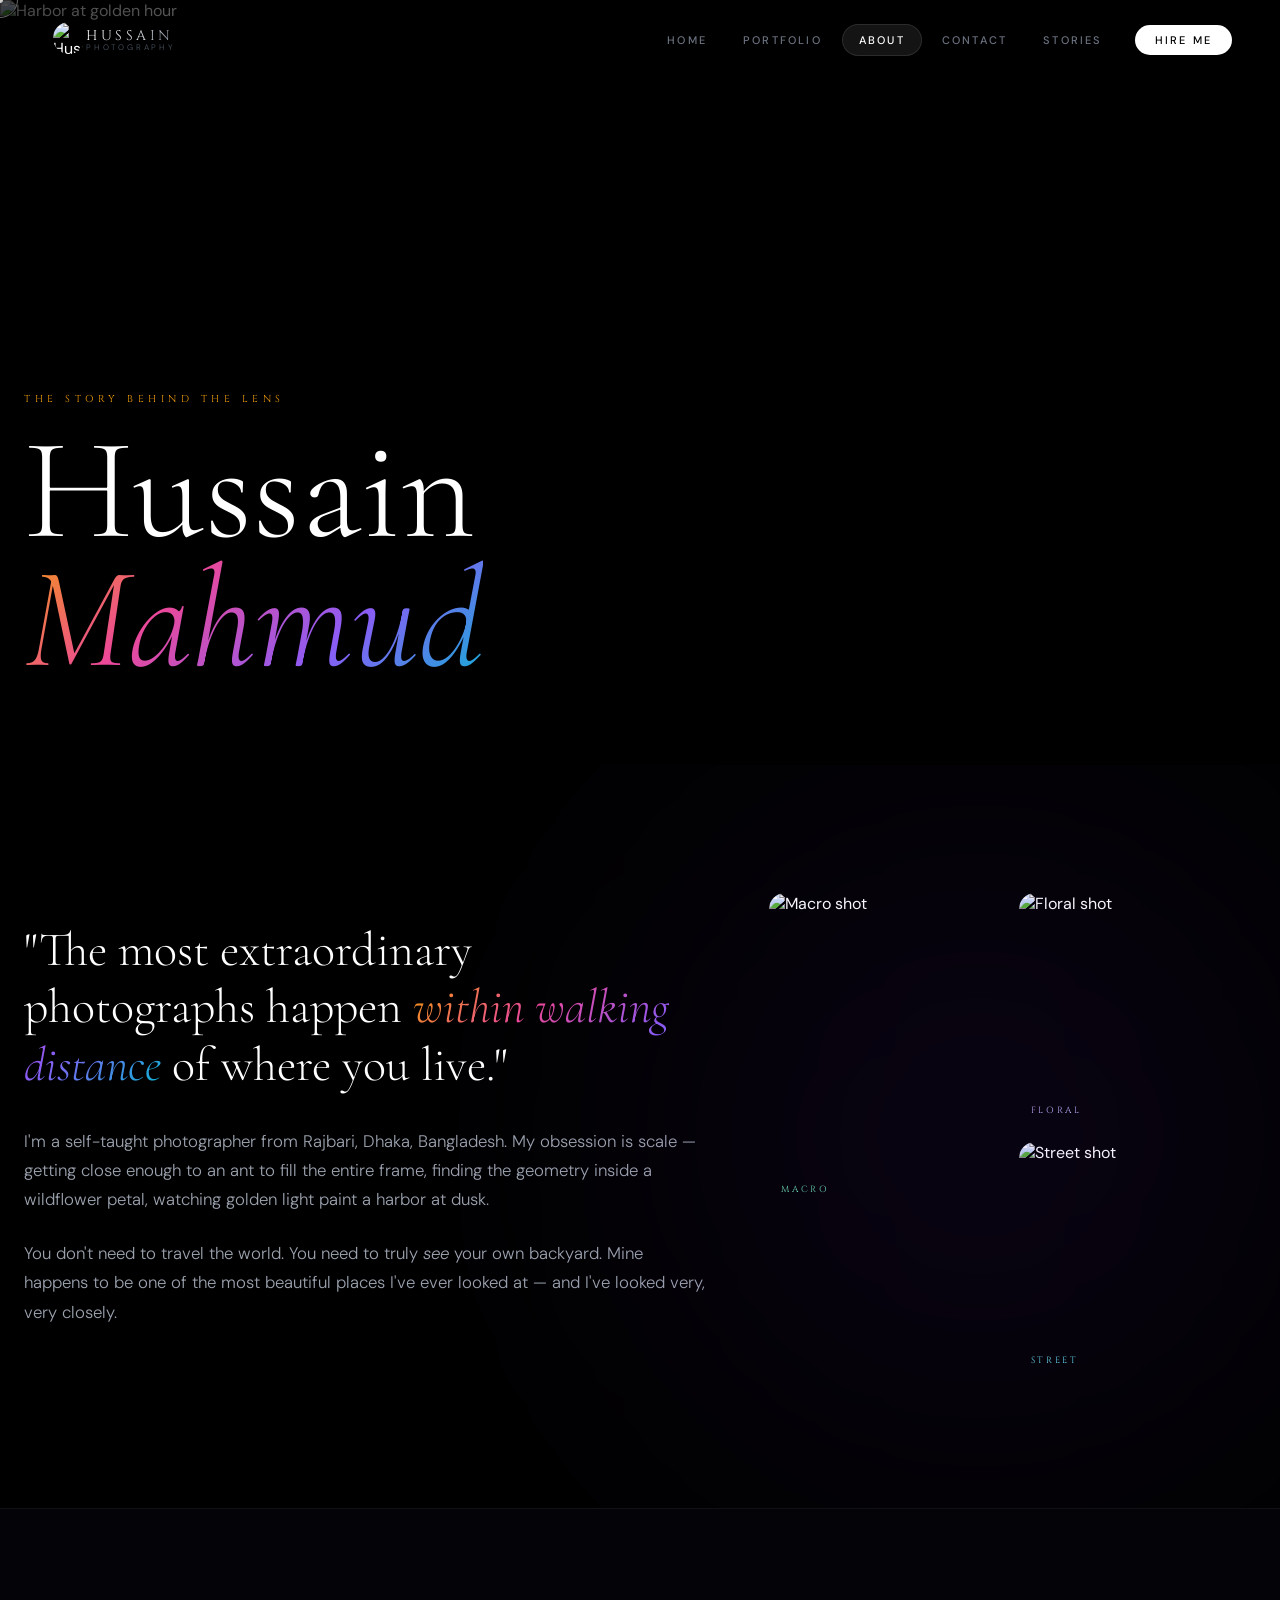
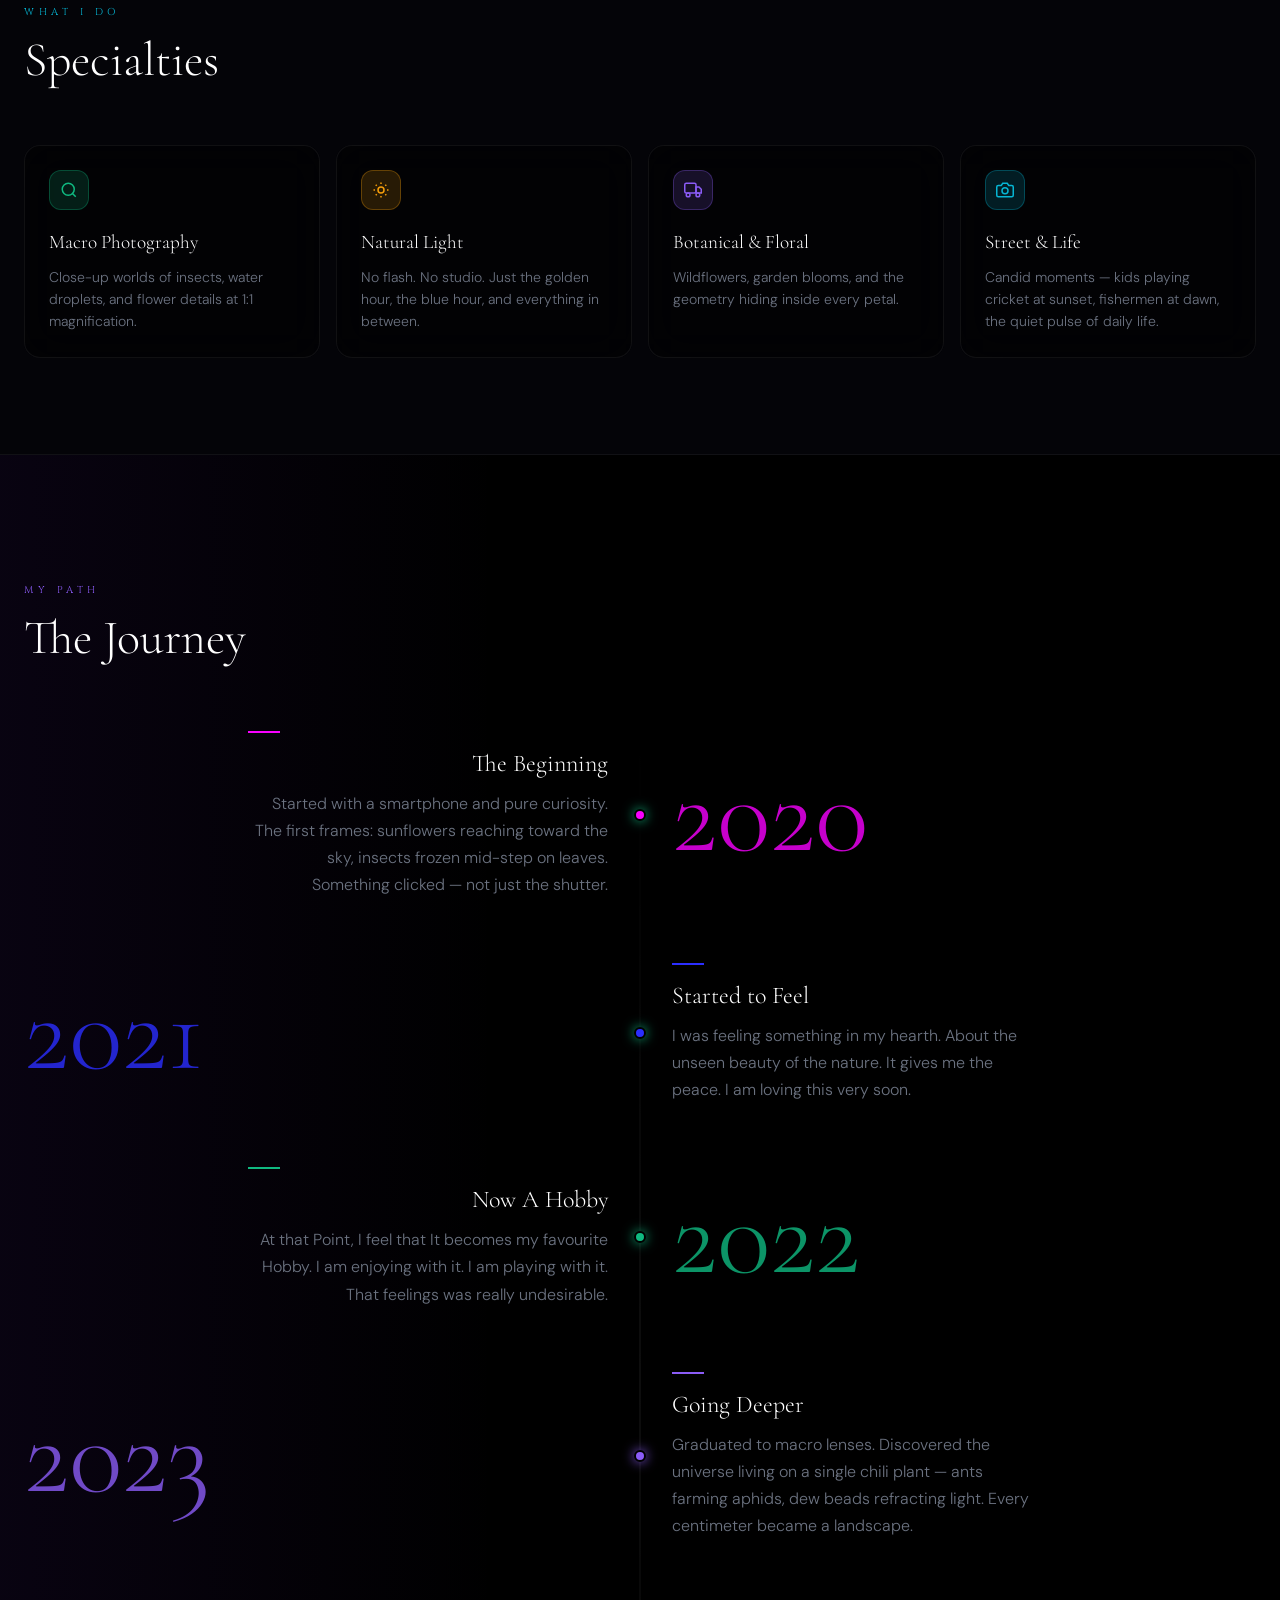
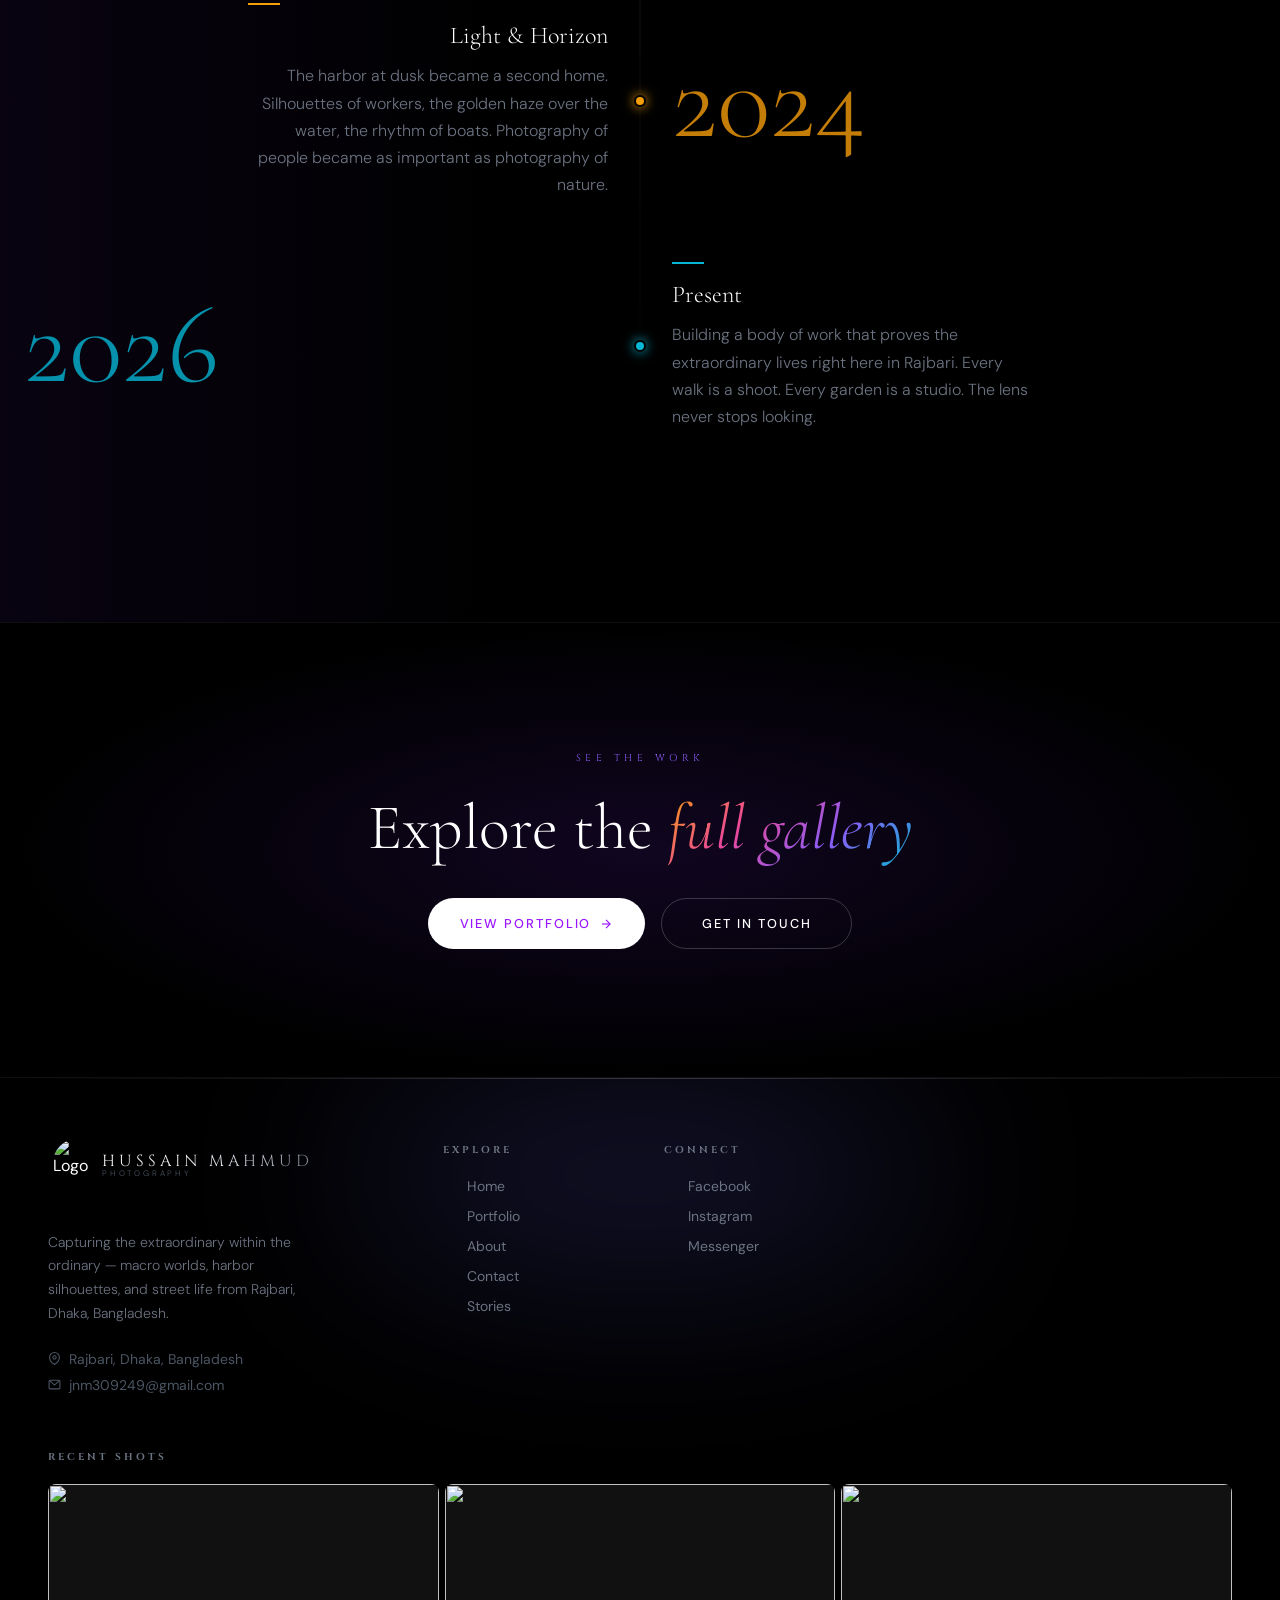
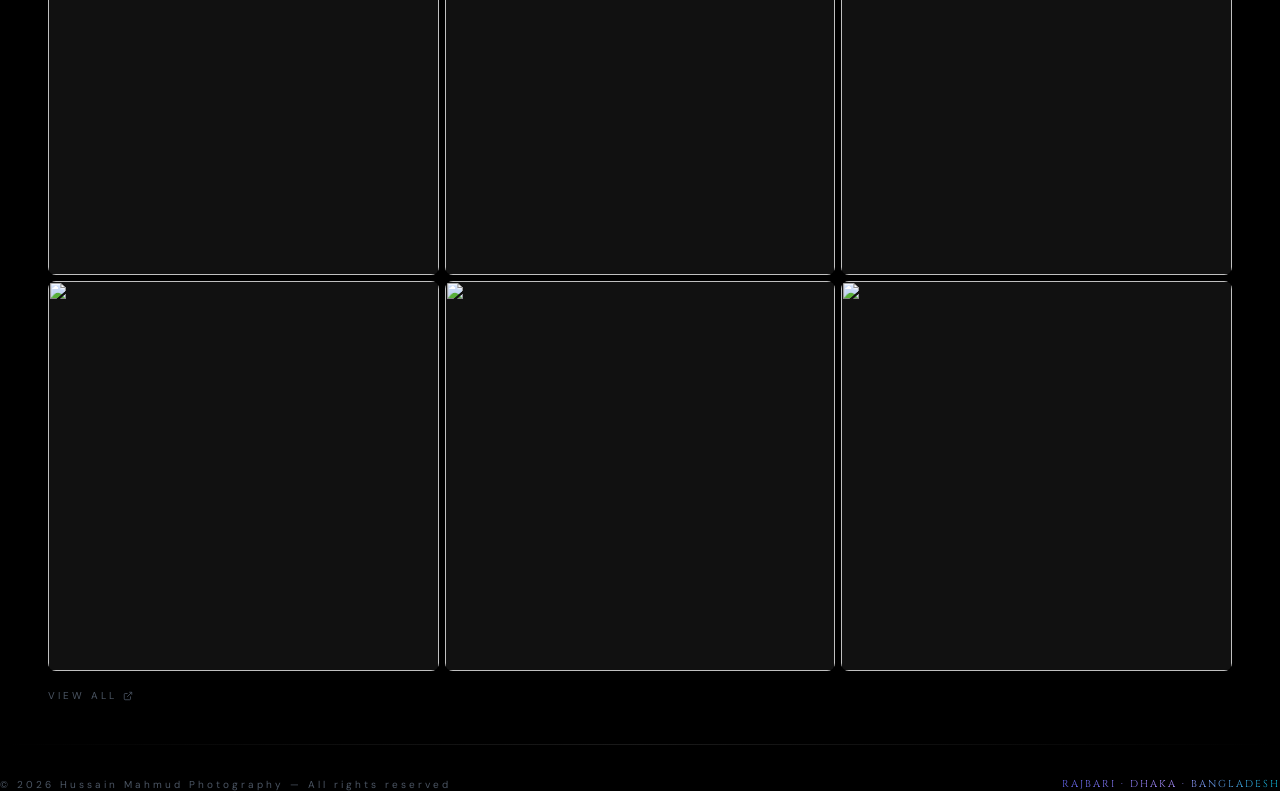
==== about.html @ 05cfd1bd "Update about.html" ====
<!DOCTYPE html>
<html lang="en">
<head>
  <meta charset="UTF-8" />
  <meta name="viewport" content="width=device-width, initial-scale=1.0" />
  <title>About — Hussain Mahmud Photography</title>
  <link rel="stylesheet" href="style.css" />
</head>
<body>

<!-- <div class="grain-overlay" aria-hidden="true"></div> -->
<div class="cursor-dot"></div>
<div class="cursor-ring"></div>
<div class="scroll-progress"></div>

<header id="navbar">
  <div class="container navbar-inner">
    <a href="index.html" class="logo">
      <div class="logo-img-wrap"><img src="logo_1776338153641.png" alt="Hussain Mahmud Photography" class="logo-img" /></div>
      <div class="logo-text"><span class="logo-name">Hussain</span><span class="logo-sub">Photography</span></div>
    </a>
    <nav class="desktop-nav">
      <a href="index.html"     class="nav-link">Home</a>
      <a href="portfolio.html" class="nav-link">Portfolio</a>
      <a href="about.html"     class="nav-link">About</a>
      <a href="contact.html"   class="nav-link">Contact</a>
      <a href="stories.html"   class="nav-link">Stories</a>
      <a href="contact.html"   class="nav-btn">Hire Me</a>
    </nav>
    <button class="mobile-toggle" id="menuToggle" aria-label="Toggle menu">
      <svg id="iconOpen" width="18" height="18" viewBox="0 0 24 24" fill="none" stroke="currentColor" stroke-width="2"><line x1="3" y1="12" x2="21" y2="12"/><line x1="3" y1="6" x2="21" y2="6"/><line x1="3" y1="18" x2="21" y2="18"/></svg>
      <svg id="iconClose" width="18" height="18" viewBox="0 0 24 24" fill="none" stroke="currentColor" stroke-width="2" style="display:none"><line x1="18" y1="6" x2="6" y2="18"/><line x1="6" y1="6" x2="18" y2="18"/></svg>
    </button>
  </div>
</header>

<div class="mobile-menu" id="mobileMenu">
  <div class="mobile-menu-logo">
    <img src="logo_1776338153641.png" alt="Logo" />
    <span>Hussain Mahmud Photography</span>
  </div>
  <a href="index.html"     class="mobile-nav-link">Home</a>
  <a href="portfolio.html" class="mobile-nav-link">Portfolio</a>
  <a href="about.html"     class="mobile-nav-link active">About</a>
  <a href="contact.html"   class="mobile-nav-link">Contact</a>
  <a href="stories.html"   class="mobile-nav-link">Stories</a>
  <a href="contact.html"   class="mobile-nav-btn">Get In Touch</a>
</div>

<!-- ═══ ABOUT HERO ═══ -->
<section class="about-hero">
  <div class="about-hero-bg">
    <img src="Photo2_1776338153904.jpg" alt="Harbor at golden hour" />
  </div>
  <div class="about-hero-bg-left"></div>
  <div class="about-hero-content container">
    <span class="section-label label-amber reveal" style="margin-bottom:20px">The story behind the lens</span>
    <div class="about-hero-title-1 reveal reveal-delay-1">Hussain</div>
    <div class="about-hero-title-2 reveal reveal-delay-2"><span class="text-grad-vivid">Mahmud</span></div>
  </div>
</section>

<!-- ═══ INTRO ═══ -->
<section class="about-intro-section">
  <div class="container">
    <div class="about-intro-grid">
      <!-- Text side -->
      <div>
        <p class="about-quote reveal">
          "The most extraordinary photographs happen
          <span class="text-grad-vivid" style="font-style:italic"> within walking distance</span>
          of where you live."
        </p>
        <p class="about-body reveal reveal-delay-1">
          I'm a self-taught photographer from Rajbari, Dhaka, Bangladesh. My obsession is scale — getting close enough to an ant to fill the entire frame, finding the geometry inside a wildflower petal, watching golden light paint a harbor at dusk.
        </p>
        <p class="about-body reveal reveal-delay-2">
          You don't need to travel the world. You need to truly <em>see</em> your own backyard. Mine happens to be one of the most beautiful places I've ever looked at — and I've looked very, very closely.
        </p>
      </div>
      <!-- Photo collage -->
      <div class="reveal reveal-delay-2">
        <div class="about-photo-grid">
          <div>
            <div class="about-photo-card about-photo-tall">
              <img src="Photo1_1776338153859.jpg" alt="Macro shot" style="aspect-ratio:3/4;height:100%" />
              <div class="about-photo-label"><span style="color:#6ee7b7">Macro</span></div>
            </div>
          </div>
          <div class="about-photo-col2">
            <div class="about-photo-card" style="flex:1">
              <img src="PXL_20260321_122043556_1776340171117.jpg" alt="Floral shot" style="width:100%;height:100%;object-fit:cover;aspect-ratio:1" />
              <div class="about-photo-label"><span style="color:#c4b5fd">Floral</span></div>
            </div>
            <div class="about-photo-card" style="flex:1">
              <img src="PXL_20231025_164423266_1776340171141.jpg" alt="Street shot" style="width:100%;height:100%;object-fit:cover;aspect-ratio:1" />
              <div class="about-photo-label"><span style="color:#67e8f9">Street</span></div>
            </div>
          </div>
        </div>
      </div>
    </div>
  </div>
</section>

<!-- ═══ SPECIALTIES ═══ -->
<section class="specialties-section">
  <div class="container">
    <div style="margin-bottom:56px">
      <span class="section-label label-cyan reveal">What I do</span>
      <h2 class="section-title reveal reveal-delay-1" style="font-size:clamp(2rem,4vw,3rem);color:#fff">Specialties</h2>
    </div>
    <div class="specialties-grid">
      <div class="specialty-card reveal">
        <div class="specialty-icon" style="background:rgba(16,185,129,0.15);border:1px solid rgba(16,185,129,0.3)">
          <svg viewBox="0 0 24 24" fill="none" stroke="#10b981" stroke-width="2"><circle cx="11" cy="11" r="8"/><line x1="21" y1="21" x2="16.65" y2="16.65"/></svg>
        </div>
        <div class="specialty-title">Macro Photography</div>
        <div class="specialty-desc">Close-up worlds of insects, water droplets, and flower details at 1:1 magnification.</div>
      </div>
      <div class="specialty-card reveal reveal-delay-1">
        <div class="specialty-icon" style="background:rgba(245,158,11,0.15);border:1px solid rgba(245,158,11,0.3)">
          <svg viewBox="0 0 24 24" fill="none" stroke="#f59e0b" stroke-width="2"><circle cx="12" cy="12" r="4"/><line x1="12" y1="2" x2="12" y2="4"/><line x1="12" y1="20" x2="12" y2="22"/><line x1="4.93" y1="4.93" x2="6.34" y2="6.34"/><line x1="17.66" y1="17.66" x2="19.07" y2="19.07"/><line x1="2" y1="12" x2="4" y2="12"/><line x1="20" y1="12" x2="22" y2="12"/><line x1="4.93" y1="19.07" x2="6.34" y2="17.66"/><line x1="17.66" y1="6.34" x2="19.07" y2="4.93"/></svg>
        </div>
        <div class="specialty-title">Natural Light</div>
        <div class="specialty-desc">No flash. No studio. Just the golden hour, the blue hour, and everything in between.</div>
      </div>
      <div class="specialty-card reveal reveal-delay-2">
        <div class="specialty-icon" style="background:rgba(139,92,246,0.15);border:1px solid rgba(139,92,246,0.3)">
          <svg viewBox="0 0 24 24" fill="none" stroke="#8b5cf6" stroke-width="2"><rect x="1" y="3" width="15" height="13" rx="2"/><polygon points="16 8 20 8 23 11 23 16 16 16 16 8"/><circle cx="5.5" cy="18.5" r="2.5"/><circle cx="18.5" cy="18.5" r="2.5"/></svg>
        </div>
        <div class="specialty-title">Botanical &amp; Floral</div>
        <div class="specialty-desc">Wildflowers, garden blooms, and the geometry hiding inside every petal.</div>
      </div>
      <div class="specialty-card reveal reveal-delay-3">
        <div class="specialty-icon" style="background:rgba(6,182,212,0.15);border:1px solid rgba(6,182,212,0.3)">
          <svg viewBox="0 0 24 24" fill="none" stroke="#06b6d4" stroke-width="2"><path d="M23 19a2 2 0 0 1-2 2H3a2 2 0 0 1-2-2V8a2 2 0 0 1 2-2h4l2-3h6l2 3h4a2 2 0 0 1 2 2z"/><circle cx="12" cy="13" r="4"/></svg>
        </div>
        <div class="specialty-title">Street &amp; Life</div>
        <div class="specialty-desc">Candid moments — kids playing cricket at sunset, fishermen at dawn, the quiet pulse of daily life.</div>
      </div>
    </div>
  </div>
</section>

<!-- ═══ TIMELINE ═══ -->
<section class="timeline-section">
  <div class="container">
    <div style="margin-bottom:64px">
      <span class="section-label label-violet reveal">My path</span>
      <h2 class="section-title reveal reveal-delay-1" style="font-size:clamp(2rem,4vw,3rem);color:#fff">The Journey</h2>
    </div>

    <div class="timeline">
      <div class="timeline-center-line"></div>

      <!-- 2020 -->
      <div class="timeline-item reveal">
        <div class="timeline-year-side" style="display:flex;align-items:center">
          <div class="timeline-year" style="color:#f800ff">2020</div>
        </div>
        <div class="timeline-content-side">
          <div class="timeline-content">
            <div class="timeline-bar" style="background:#f800ff"></div>
            <div class="timeline-title">The Beginning</div>
            <p class="timeline-body">Started with a smartphone and pure curiosity. The first frames: sunflowers reaching toward the sky, insects frozen mid-step on leaves. Something clicked — not just the shutter.</p>
          </div>
        </div>
        <div class="timeline-dot" style="background:#f800ff;box-shadow:0 0 12px #10b981"></div>
      </div>
      
       <!-- 2021 -->
      <div class="timeline-item reveal reveal-delay-5">
        <div class="timeline-year-side" style="display:flex;align-items:center">
          <div class="timeline-year" style="color:#2b2eff">2021</div>
        </div>
        <div class="timeline-content-side">
          <div class="timeline-content">
            <div class="timeline-bar" style="background:#2b2eff"></div>
            <div class="timeline-title">Started to Feel</div>
            <p class="timeline-body">I was feeling something in my hearth. About the unseen beauty of the nature. It gives me the peace. I am loving this very soon.</p>
          </div>
        </div>
        <div class="timeline-dot" style="background:#2b2eff;box-shadow:0 0 12px #10b981"></div>
      </div>
      
       <!-- 2022 -->
      <div class="timeline-item reveal reveal-delay-4">
        <div class="timeline-year-side" style="display:flex;align-items:center">
          <div class="timeline-year" style="color:#10b981">2022</div>
        </div>
        <div class="timeline-content-side">
          <div class="timeline-content">
            <div class="timeline-bar" style="background:#10b981"></div>
            <div class="timeline-title">Now A Hobby</div>
            <p class="timeline-body">At that Point, I feel that It becomes my favourite Hobby. I am enjoying with it. I am playing with it. That feelings was really undesirable.</p>
          </div>
        </div>
        <div class="timeline-dot" style="background:#10b981;box-shadow:0 0 12px #10b981"></div>
      </div>

      <!-- 2023 -->
      <div class="timeline-item reveal reveal-delay-1">
        <div class="timeline-year-side" style="display:flex;align-items:center">
          <div class="timeline-year" style="color:#8b5cf6">2023</div>
        </div>
        <div class="timeline-content-side">
          <div class="timeline-content">
            <div class="timeline-bar" style="background:#8b5cf6"></div>
            <div class="timeline-title">Going Deeper</div>
            <p class="timeline-body">Graduated to macro lenses. Discovered the universe living on a single chili plant — ants farming aphids, dew beads refracting light. Every centimeter became a landscape.</p>
          </div>
        </div>
        <div class="timeline-dot" style="background:#8b5cf6;box-shadow:0 0 12px #8b5cf6"></div>
      </div>

      <!-- 2024 -->
      <div class="timeline-item reveal reveal-delay-2">
        <div class="timeline-year-side" style="display:flex;align-items:center">
          <div class="timeline-year" style="color:#f59e0b">2024</div>
        </div>
        <div class="timeline-content-side">
          <div class="timeline-content">
            <div class="timeline-bar" style="background:#f59e0b"></div>
            <div class="timeline-title">Light &amp; Horizon</div>
            <p class="timeline-body">The harbor at dusk became a second home. Silhouettes of workers, the golden haze over the water, the rhythm of boats. Photography of people became as important as photography of nature.</p>
          </div>
        </div>
        <div class="timeline-dot" style="background:#f59e0b;box-shadow:0 0 12px #f59e0b"></div>
      </div>

      <!-- 2026 -->
      <div class="timeline-item reveal reveal-delay-3">
        <div class="timeline-year-side" style="display:flex;align-items:center">
          <div class="timeline-year" style="color:#06b6d4">2026</div>
        </div>
        <div class="timeline-content-side">
          <div class="timeline-content">
            <div class="timeline-bar" style="background:#06b6d4"></div>
            <div class="timeline-title">Present</div>
            <p class="timeline-body">Building a body of work that proves the extraordinary lives right here in Rajbari. Every walk is a shoot. Every garden is a studio. The lens never stops looking.</p>
          </div>
        </div>
        <div class="timeline-dot" style="background:#06b6d4;box-shadow:0 0 12px #06b6d4"></div>
      </div>
    </div>
  </div>
</section>

<!-- ═══ ABOUT CTA ═══ -->
<section class="about-cta">
  <div class="container">
    <span class="section-label label-violet reveal" style="margin-bottom:24px">See the work</span>
    <h2 class="about-cta-title reveal reveal-delay-1">
      Explore the <span class="text-grad-vivid" style="font-style:italic">full gallery</span>
    </h2>
    <div class="cta-btns reveal reveal-delay-2">
      <a href="portfolio.html" class="btn-primary">
        View Portfolio
        <svg viewBox="0 0 24 24" fill="none" stroke="currentColor" stroke-width="2" style="width:14px;height:14px"><line x1="5" y1="12" x2="19" y2="12"/><polyline points="12 5 19 12 12 19"/></svg>
      </a>
      <a href="contact.html" class="btn-outline">Get in Touch</a>
    </div>
  </div>
</section>

<footer>
  <div class="footer-rule"></div>
  <div class="footer-inner">
    <div class="footer-grid">
      <div>
        <a href="index.html" class="logo" style="margin-bottom:20px;display:inline-flex">
          <div class="logo-img-wrap"><img src="logo_1776338153641.png" alt="Logo" class="logo-img" style="width:48px;height:48px" /></div>
          <div class="logo-text"><span class="logo-name" style="font-size:1rem">Hussain Mahmud</span><span class="logo-sub">Photography</span></div>
        </a>
        <p class="footer-brand-desc">Capturing the extraordinary within the ordinary — macro worlds, harbor silhouettes, and street life from Rajbari, Dhaka, Bangladesh.</p>
        <div class="footer-contact-row"><svg viewBox="0 0 24 24" fill="none" stroke="currentColor" stroke-width="2" style="width:13px;height:13px"><path d="M21 10c0 7-9 13-9 13s-9-6-9-13a9 9 0 0 1 18 0z"/><circle cx="12" cy="10" r="3"/></svg>Rajbari, Dhaka, Bangladesh</div>
        <a href="mailto:jnm309249@gmail.com" class="footer-contact-row" style="text-decoration:none"><svg viewBox="0 0 24 24" fill="none" stroke="currentColor" stroke-width="2" style="width:13px;height:13px"><rect x="2" y="4" width="20" height="16" rx="2"/><polyline points="22,4 12,13 2,4"/></svg>jnm309249@gmail.com</a>
      </div>
      
      <div>
        <h4 class="footer-col-title">Explore</h4>
        <a href="index.html"     class="footer-link"><span class="footer-link-line"></span>Home</a>
        <a href="portfolio.html" class="footer-link"><span class="footer-link-line"></span>Portfolio</a>
        <a href="about.html"     class="footer-link"><span class="footer-link-line"></span>About</a>
        <a href="contact.html"   class="footer-link"><span class="footer-link-line"></span>Contact</a>
        <a href="stories.html"   class="footer-link"><span class="footer-link-line"></span>Stories</a>
      </div>
      
      <div>
        <h4 class="footer-col-title">Connect</h4>
        <a href="https://www.facebook.com/hmphoto19graphs?mibextid=ZbWKwL" target="_blank" rel="noopener" class="footer-link"><span class="footer-link-line"></span>Facebook</a>
        <a href="https://www.instagram.com/hmphoto9" target="_blank" rel="noopener" class="footer-link"><span class="footer-link-line"></span>Instagram</a>
        <a href="https://m.me/ch/Abam3cOYRQPn8sER/" target="_blank" rel="noopener" class="footer-link"><span class="footer-link-line"></span>Messenger</a>
      </div>
     </div>
      
        <h4 class="footer-col-title">Recent Shots</h4>
        <div class="footer-thumbs">
          <div class="footer-thumb"><img src="Photo4_1776338153984.jpg" alt="" /></div>
          <div class="footer-thumb"><img src="Photo1_1776338153859.jpg" alt="" /></div>
          <div class="footer-thumb"><img src="20260318_135147_1776340170896.jpg" alt="" /></div>
          <div class="footer-thumb"><img src="PXL_20260321_122043556_1776340171117.jpg" alt="" /></div>
          <div class="footer-thumb"><img src="PXL_20231025_164423266_1776340171141.jpg" alt="" /></div>
          <div class="footer-thumb"><img src="PXL_20240105_113433807.PORTRAIT_1776340171070.jpg" alt="" /></div>
        </div>
        <a href="portfolio.html" class="footer-view-all">View all <svg viewBox="0 0 24 24" fill="none" stroke="currentColor" stroke-width="2"><path d="M18 13v6a2 2 0 0 1-2 2H5a2 2 0 0 1-2-2V8a2 2 0 0 1 2-2h6"/><polyline points="15 3 21 3 21 9"/><line x1="10" y1="14" x2="21" y2="3"/></svg></a>
      </div>
    </div>
    <div class="footer-rule-bottom"></div>
    <div class="footer-bottom">
      <p class="footer-copyright">© <span id="year"></span> Hussain Mahmud Photography — All rights reserved</p>
      <p class="footer-tagline text-grad-footer">Rajbari · Dhaka · Bangladesh</p>
    </div>
  </div>
</footer>

<script src="main.js"></script>
</body>
</html>
---- style.css ----
/* ══════════════════════════════════════════════
   HUSSAIN MAHMUD PHOTOGRAPHY
   Standalone HTML/CSS/JS Version
══════════════════════════════════════════════ */

@import url('https://fonts.googleapis.com/css2?family=Cormorant+Garamond:ital,wght@0,300;0,400;0,600;0,700;1,300;1,400;1,600&family=Cinzel:wght@400;500;600;700&family=DM+Sans:ital,opsz,wght@0,9..40,300;0,9..40,400;0,9..40,500;0,9..40,600;1,9..40,300&display=swap');

/* ── Variables ─────────────────────────────── */
:root {
  --font-serif: 'Cormorant Garamond', serif;
  --font-display: 'Cinzel', serif;
  --font-sans: 'DM Sans', sans-serif;
  --black: #000000;
  --near-black: #050508;
  --white: #ffffff;
  --gray-400: #9ca3af;
  --gray-500: #6b7280;
  --gray-600: #4b5563;
  --indigo: #6366f1;
  --violet: #8b5cf6;
  --emerald: #10b981;
  --amber: #f59e0b;
  --cyan: #06b6d4;
  --pink: #ec4899;
}

/* ── Reset ─────────────────────────────────── */
*, *::before, *::after { box-sizing: border-box; margin: 0; padding: 0; }
html { scroll-behavior: smooth; }
body {
  font-family: var(--font-sans);
  background: var(--black);
  color: var(--white);
  -webkit-font-smoothing: antialiased;
  overflow-x: hidden;
  cursor: none;
}
a { text-decoration: none; color: inherit; }
img { display: block; max-width: 100%; }
button { cursor: pointer; border: none; background: none; font-family: inherit; }
ul { list-style: none; }
textarea, input, select { font-family: inherit; }
::selection { background: rgba(139,92,246,0.3); }

/* ── Container ─────────────────────────────── */
.container {
  width: 100%;
  max-width: 1280px;
  margin: 0 auto;
  padding: 0 24px;
}

/* ══════════════════════════════════════════════
   KEYFRAME ANIMATIONS
══════════════════════════════════════════════ */
@keyframes marquee {
  from { transform: translateX(0); }
  to   { transform: translateX(-50%); }
}
@keyframes grain-spin {
  from { transform: rotate(0deg); }
  to   { transform: rotate(360deg); }
}
@keyframes gradient-shift {
  0%, 100% { background-position: 0% 50%; }
  50%       { background-position: 100% 50%; }
}
@keyframes float-orb {
  0%   { transform: scale(1); opacity: 0.4; }
  50%  { transform: scale(1.3); opacity: 0.7; }
  100% { transform: scale(1); opacity: 0.4; }
}
@keyframes scroll-cue {
  0%   { transform: translateY(0); }
  50%  { transform: translateY(8px); }
  100% { transform: translateY(0); }
}
@keyframes reveal-up {
  from { opacity: 0; transform: translateY(32px); }
  to   { opacity: 1; transform: translateY(0); }
}
@keyframes count-up-glow {
  0%   { text-shadow: 0 0 0 transparent; }
  50%  { text-shadow: 0 0 20px currentColor; }
  100% { text-shadow: 0 0 0 transparent; }
}
@keyframes shimmer {
  0%   { background-position: -200% center; }
  100% { background-position: 200% center; }
}
@keyframes lightbox-in {
  from { opacity: 0; transform: scale(0.92) translateY(20px); }
  to   { opacity: 1; transform: scale(1) translateY(0); }
}

/* ── Scroll reveal base ──────────────────── */
.reveal {
  opacity: 0;
  transform: translateY(32px);
  transition: opacity 0.8s cubic-bezier(0.16,1,0.3,1), transform 0.8s cubic-bezier(0.16,1,0.3,1);
}
.reveal.visible {
  opacity: 1;
  transform: translateY(0);
}
.reveal-delay-1 { transition-delay: 0.1s; }
.reveal-delay-2 { transition-delay: 0.2s; }
.reveal-delay-3 { transition-delay: 0.3s; }
.reveal-delay-4 { transition-delay: 0.4s; }
.reveal-delay-5 { transition-delay: 0.5s; }

/* ══════════════════════════════════════════════
   GRAIN OVERLAY
══════════════════════════════════════════════ */
.grain-overlay {
  position: fixed;
  top: -50%; left: -50%;
  width: 200%; height: 200%;
  z-index: 9000;
  pointer-events: none;
  opacity: 0.032;
  background-image: url("data:image/svg+xml,%3Csvg viewBox='0 0 512 512' xmlns='http://www.w3.org/2000/svg'%3E%3Cfilter id='noise'%3E%3CfeTurbulence type='fractalNoise' baseFrequency='0.75' numOctaves='4' stitchTiles='stitch'/%3E%3C/filter%3E%3Crect width='100%25' height='100%25' filter='url(%23noise)'/%3E%3C/svg%3E");
  animation: grain-spin 12s linear infinite;
}

/* ══════════════════════════════════════════════
   CUSTOM CURSOR
══════════════════════════════════════════════ */
.cursor-dot, .cursor-ring {
  position: fixed;
  border-radius: 50%;
  pointer-events: none;
  z-index: 9999;
  transform: translate(-50%,-50%);
  transition: opacity 0.3s;
  display: none;
}
@media (pointer: fine) {
  .cursor-dot, .cursor-ring { display: block; }
}
.cursor-dot {
  width: 6px; height: 6px;
  background: var(--white);
  mix-blend-mode: difference;
  transition: width 0.15s, height 0.15s, opacity 0.3s;
}
.cursor-ring {
  width: 36px; height: 36px;
  border: 1px solid rgba(255,255,255,0.4);
  mix-blend-mode: difference;
  transition: width 0.2s, height 0.2s, border-color 0.2s, opacity 0.3s;
}
.cursor-ring.hovering {
  width: 52px; height: 52px;
  border-color: rgba(139,92,246,0.8);
}
.cursor-dot.clicking { width: 12px; height: 12px; }

/* ══════════════════════════════════════════════
   SCROLL PROGRESS BAR
══════════════════════════════════════════════ */
.scroll-progress {
  position: fixed;
  top: 0; left: 0; right: 0;
  height: 2px;
  z-index: 9100;
  transform-origin: left;
  transform: scaleX(0);
  background: linear-gradient(90deg, #f59e0b 0%, #ec4899 35%, #8b5cf6 65%, #06b6d4 100%);
  transition: transform 0.1s linear;
}

/* ══════════════════════════════════════════════
   NAVBAR
══════════════════════════════════════════════ */
#navbar {
  position: fixed;
  top: 0; left: 0; right: 0;
  z-index: 500;
  padding: 24px 0;
  background: transparent;
  transition: padding 0.5s, background 0.5s, border-color 0.5s, box-shadow 0.5s;
  border-bottom: 1px solid transparent;
}
#navbar.scrolled {
  padding: 12px 0;
  background: rgba(0,0,0,0.75);
  backdrop-filter: blur(24px);
  -webkit-backdrop-filter: blur(24px);
  border-bottom-color: rgba(255,255,255,0.08);
  box-shadow: 0 1px 40px rgba(0,0,0,0.8);
}
.navbar-inner {
  display: flex;
  align-items: center;
  justify-content: space-between;
  padding: 0 48px;
}
.logo {
  display: flex;
  align-items: center;
  gap: 1px;
  position: relative;
  z-index: 10;
  margin-left: 5px;
}
.logo-img-wrap {
  position: relative;
}
.logo-img {
  width: 32px; height: 32px;
  border-radius: 50%;
  object-fit: cover;
  transition: border-color 0.3s;
  margin-top: -4.5px;
}
.logo:hover .logo-img { border-color: rgba(251,146,60,0.4); }
.logo-text { display: flex; flex-direction: column; line-height: 1;}
.logo-name {
  font-family: var(--font-display);
  font-size: 0.875rem;
  letter-spacing: 0.25em;
  text-transform: uppercase;
  background: linear-gradient(135deg, #fff 0%, #d1d5db 60%, #6b7280 100%);
  -webkit-background-clip: text;
  -webkit-text-fill-color: transparent;
  background-clip: text;
}
.logo-sub {
  font-size: 8px;
  letter-spacing: 0.35em;
  text-transform: uppercase;
  color: var(--gray-600);
  font-weight: 300;
}
.desktop-nav {
  display: flex;
  align-items: center;
  gap: 4px;
}
.nav-link {
  position: relative;
  padding: 8px 16px;
  font-size: 11px;
  letter-spacing: 0.2em;
  text-transform: uppercase;
  font-weight: 500;
  color: var(--gray-500);
  transition: color 0.3s;
  border-radius: 9999px;
}
.nav-link:hover { color: #e5e7eb; }
.nav-link.active { color: var(--white); background: rgba(255,255,255,0.08); border: 1px solid rgba(255,255,255,0.1); }
.nav-btn {
  margin-left: 12px;
  padding: 8px 20px;
  border-radius: 9999px;
  font-size: 11px;
  letter-spacing: 0.2em;
  text-transform: uppercase;
  font-weight: 500;
  color: var(--black);
  background: var(--white);
  transition: box-shadow 0.3s, opacity 0.3s;
}
.nav-btn:hover { box-shadow: 0 0 20px rgba(255,255,255,0.3); }
.mobile-toggle {
  display: none;
  width: 40px; height: 40px;
  border-radius: 50%;
  background: rgba(255,255,255,0.1);
  backdrop-filter: blur(8px);
  border: 1px solid rgba(255,255,255,0.15) !important;
  color: var(--white);
  align-items: center;
  justify-content: center;
  position: relative;
  z-index: 10;
  cursor: pointer;
}
.mobile-toggle svg { display: block; }

/* ── Mobile menu ────────────────────────── */
.mobile-menu {
  position: fixed;
  inset: 0;
  z-index: 400;
  background: rgba(0,0,0,0.88);
  backdrop-filter: blur(32px);
  -webkit-backdrop-filter: blur(32px);
  display: flex;
  flex-direction: column;
  align-items: center;
  justify-content: center;
  gap: 8px;
  opacity: 0;
  pointer-events: none;
  transition: opacity 0.25s;
}
.mobile-menu.open { opacity: 1; pointer-events: all; }
.mobile-menu-logo {
  display: flex;
  flex-direction: column;
  align-items: center;
  gap: 12px;
  margin-bottom: 32px;
}
.mobile-menu-logo img {
  width: 64px; height: 64px;
  border-radius: 50%;
  margin-top: 0px;
}
.mobile-menu-logo span {
  font-family: var(--font-display);
  font-size: 10px;
  letter-spacing: 0.35em;
  text-transform: uppercase;
  color: var(--gray-500);
}
.mobile-nav-link {
  display: block;
  padding: 12px 40px;
  font-family: var(--font-serif);
  font-size: 2.5rem;
  font-weight: 300;
  color: var(--gray-500);
  transition: color 0.3s;
  text-align: center;
}
.mobile-nav-link:hover, .mobile-nav-link.active { color: var(--white); }
.mobile-nav-btn {
  margin-top: 32px;
  padding: 12px 32px;
  border-radius: 9999px;
  border: 1px solid rgba(255,255,255,0.25) !important;
  font-size: 10px;
  letter-spacing: 0.3em;
  text-transform: uppercase;
  color: var(--white);
  transition: background 0.3s, color 0.3s;
}
.mobile-nav-btn:hover { background: var(--white); color: var(--black); }

/* ══════════════════════════════════════════════
   GLASS PANEL
══════════════════════════════════════════════ */
.glass {
  background: rgba(0,0,0,0.4);
  backdrop-filter: blur(20px);
  -webkit-backdrop-filter: blur(20px);
  border: 1px solid rgba(255,255,255,0.1);
  box-shadow: 0 4px 30px rgba(0,0,0,0.5);
}

/* ══════════════════════════════════════════════
   TEXT GRADIENT UTILITIES
══════════════════════════════════════════════ */
.text-grad-vivid {
  background: linear-gradient(135deg, #f59e0b, #ec4899, #8b5cf6, #06b6d4);
  -webkit-background-clip: text;
  -webkit-text-fill-color: transparent;
  background-clip: text;
}
.text-grad-accent {
  background: linear-gradient(90deg, #818cf8, #a78bfa, #06b6d4);
  -webkit-background-clip: text;
  -webkit-text-fill-color: transparent;
  background-clip: text;
}
.text-grad-gold {
  background: linear-gradient(135deg, #fbbf24, #f59e0b, #d97706);
  -webkit-background-clip: text;
  -webkit-text-fill-color: transparent;
  background-clip: text;
}
.text-grad-name {
  background: linear-gradient(135deg, #fff 0%, #9ca3af 100%);
  -webkit-background-clip: text;
  -webkit-text-fill-color: transparent;
  background-clip: text;
}
.text-grad-footer {
  background: linear-gradient(90deg, #6366f1, #a78bfa, #06b6d4);
  -webkit-background-clip: text;
  -webkit-text-fill-color: transparent;
  background-clip: text;
}

/* ══════════════════════════════════════════════
   HERO SECTION (HOME)
══════════════════════════════════════════════ */
.hero {
  position: relative;
  height: 100vh;
  min-height: 600px;
  display: flex;
  align-items: center;
  justify-content: flex-start;
  overflow: hidden;
}
.hero-bg {
  position: absolute;
  inset: 0;
  z-index: 0;
  will-change: transform;
}
.hero-bg img {
  width: 100%; height: 100%;
  object-fit: cover;
  object-position: center;
}
.hero-bg::after {
  content: '';
  position: absolute;
  inset: 0;
  background: linear-gradient(to bottom, rgba(0,0,0,0.6) 0%, rgba(0,0,0,0.25) 40%, rgba(0,0,0,0.95) 100%);
}
.hero-bg-left {
  position: absolute;
  inset: 0;
  background: linear-gradient(to right, rgba(0,0,0,0.5), transparent);
  z-index: 1;
}
.hero-orb-1, .hero-orb-2 {
  position: absolute;
  border-radius: 50%;
  pointer-events: none;
  z-index: 1;
  filter: blur(80px);
}
.hero-orb-1 {
  top: 25%; right: 25%;
  width: 256px; height: 256px;
  background: rgba(245,158,11,0.1);
  animation: float-orb 6s ease-in-out infinite;
}
.hero-orb-2 {
  bottom: 33%; left: 25%;
  width: 192px; height: 192px;
  background: rgba(139,92,246,0.1);
  animation: float-orb 8s ease-in-out infinite 2s;
}
.hero-content {
  position: relative;
  z-index: 10;
  padding: 0 24px;
  width: 100%;
  margin-top: 80px;
}
.hero-badge {
  display: inline-flex;
  align-items: center;
  gap: 8px;
  padding: 8px 16px;
  border-radius: 9999px;
  border: 1px solid rgba(251,191,36,0.25);
  background: rgba(251,191,36,0.08);
  color: rgba(251,191,36,0.9);
  font-size: 10px;
  letter-spacing: 0.4em;
  text-transform: uppercase;
  font-family: var(--font-display);
  backdrop-filter: blur(8px);
  margin-bottom: 40px;
}
.hero-badge svg { width: 10px; height: 10px; }
.hero-title-1 {
  font-family: var(--font-serif);
  font-size: clamp(4rem, 12vw, 10rem);
  font-weight: 300;
  color: var(--white);
  line-height: 0.9;
  letter-spacing: -0.02em;
  overflow: hidden;
}
.hero-title-2 {
  font-family: var(--font-serif);
  font-size: clamp(4rem, 12vw, 10rem);
  font-weight: 300;
  font-style: italic;
  line-height: 0.9;
  letter-spacing: -0.02em;
  margin-bottom: 32px;
  overflow: hidden;
}
.hero-desc {
  color: rgba(209,213,219,0.8);
  font-size: 1.05rem;
  font-weight: 300;
  max-width: 420px;
  margin-bottom: 48px;
  line-height: 1.7;
}
.hero-btns {
  display: flex;
  align-items: center;
  gap: 20px;
  flex-wrap: wrap;
}
.btn-primary {
  display: inline-flex;
  align-items: center;
  gap: 8px;
  padding: 14px 32px;
  border-radius: 9999px;
  font-weight: 500;
  font-size: 0.8rem;
  letter-spacing: 0.15em;
  text-transform: uppercase;
  color: #9a15ff;
  background: var(--white);
  transition: box-shadow 0.3s, transform 0.2s;
}
.btn-primary:hover {
  box-shadow: 0 0 30px rgba(255,255,255,0.35);
  transform: scale(1.03);
}
.btn-primary svg { width: 14px; height: 14px; }
.btn-ghost {
  font-size: 0.8rem;
  letter-spacing: 0.15em;
  text-transform: uppercase;
  color: var(--gray-400);
  border-bottom: 1px solid rgba(107,114,128,0.5);
  padding-bottom: 2px;
  transition: color 0.3s, border-color 0.3s;
}
.btn-ghost:hover { color: var(--white); border-color: var(--white); }
.scroll-cue {
  position: absolute;
  bottom: 32px;
  left: 50%;
  transform: translateX(-50%);
  z-index: 10;
  display: flex;
  flex-direction: column;
  align-items: center;
  gap: 8px;
  animation: scroll-cue 2.5s ease-in-out infinite;
}
.scroll-cue-label {
  font-size: 9px;
  letter-spacing: 0.4em;
  text-transform: uppercase;
  color: var(--gray-500);
}
.scroll-cue-line {
  width: 1px;
  height: 40px;
  background: linear-gradient(to bottom, var(--gray-500), transparent);
}

/* ══════════════════════════════════════════════
   MARQUEE STRIP
══════════════════════════════════════════════ */
.marquee-section {
  overflow: hidden;
  padding: 20px 0;
  background: linear-gradient(90deg, rgba(109,40,217,0.15), rgba(0,0,0,1), rgba(120,53,15,0.15));
  border-top: 1px solid rgba(255,255,255,0.06);
  border-bottom: 1px solid rgba(255,255,255,0.06);
}
.marquee-track {
  display: flex;
  white-space: nowrap;
  animation: marquee 28s linear infinite;
  will-change: transform;
}
.marquee-track:hover { animation-play-state: paused; }
.marquee-item {
  display: inline-block;
  margin: 0 24px;
  font-size: 10px;
  letter-spacing: 0.3em;
  text-transform: uppercase;
  font-family: var(--font-display);
  color: rgba(255,255,255,0.4);
  transition: color 0.3s;
}
.marquee-item:hover { color: rgba(255,255,255,0.8); }
.marquee-item.dot { color: rgba(255,255,255,0.2); }

/* ══════════════════════════════════════════════
   SECTION LABELS
══════════════════════════════════════════════ */
.section-label {
  display: block;
  font-family: var(--font-display);
  font-size: 10px;
  letter-spacing: 0.45em;
  text-transform: uppercase;
  margin-bottom: 12px;
}
.label-violet  { color: var(--violet); }
.label-emerald { color: var(--emerald); }
.label-amber   { color: var(--amber); }
.label-cyan    { color: var(--cyan); }
.label-indigo  { color: var(--indigo); }
.label-pink    { color: var(--pink); }

.section-title {
  font-family: var(--font-serif);
  font-weight: 300;
}

/* ══════════════════════════════════════════════
   PHILOSOPHY SECTION
══════════════════════════════════════════════ */
.philosophy-section {
  padding: 140px 0;
  position: relative;
  overflow: hidden;
}
.philosophy-section::before, .philosophy-section::after {
  content: '';
  position: absolute;
  border-radius: 50%;
  pointer-events: none;
  filter: blur(150px);
}
.philosophy-section::before {
  top: 0; right: 0;
  width: 700px; height: 700px;
  background: rgba(109,40,217,0.08);
}
.philosophy-section::after {
  bottom: 0; left: 0;
  width: 500px; height: 500px;
  background: rgba(16,185,129,0.08);
}
.philosophy-quote {
  font-family: var(--font-serif);
  font-size: clamp(2rem, 5vw, 4.5rem);
  font-weight: 300;
  line-height: 1.15;
  color: var(--white);
  max-width: 900px;
  margin-bottom: 32px;
}
.philosophy-body {
  color: var(--gray-500);
  font-size: 1.1rem;
  font-weight: 300;
  line-height: 1.75;
  max-width: 640px;
  margin-bottom: 40px;
}
.philosophy-link {
  display: inline-flex;
  align-items: center;
  gap: 16px;
}
.philosophy-link-line {
  width: 48px;
  height: 1px;
  background: linear-gradient(to right, var(--violet), var(--cyan));
  transition: width 0.5s;
}
.philosophy-link:hover .philosophy-link-line { width: 80px; }
.philosophy-link-text {
  font-size: 10px;
  letter-spacing: 0.3em;
  text-transform: uppercase;
  color: var(--gray-500);
  transition: color 0.3s;
}
.philosophy-link:hover .philosophy-link-text { color: var(--white); }

/* ══════════════════════════════════════════════
   STATS SECTION
══════════════════════════════════════════════ */
.stats-section {
  padding: 64px 0;
  border-top: 1px solid rgba(255,255,255,0.06);
  border-bottom: 1px solid rgba(255,255,255,0.06);
  background: #050508;
}
.stats-grid {
  display: grid;
  grid-template-columns: repeat(2, 1fr);
  gap: 32px;
  max-width: 900px;
  margin: 0 auto;
  text-align: center;
}
@media (min-width: 768px) {
  .stats-grid { grid-template-columns: repeat(4, 1fr); }
}
.stat-number {
  font-family: var(--font-serif);
  font-size: clamp(2.5rem, 5vw, 3.5rem);
  font-weight: 300;
  line-height: 1;
  margin-bottom: 8px;
}
.stat-label {
  font-family: var(--font-display);
  font-size: 10px;
  letter-spacing: 0.3em;
  text-transform: uppercase;
  color: var(--gray-600);
}
.stat-violet { color: var(--violet); }
.stat-emerald { color: var(--emerald); }
.stat-amber { color: var(--amber); }
.stat-cyan { color: var(--cyan); }

/* ══════════════════════════════════════════════
   CATEGORIES SECTION
══════════════════════════════════════════════ */
.categories-section { padding: 128px 0; background: var(--black); }
.section-header {
  display: flex;
  justify-content: space-between;
  align-items: flex-end;
  margin-bottom: 56px;
}
.section-link {
  display: none;
  align-items: center;
  gap: 12px;
  font-size: 10px;
  letter-spacing: 0.3em;
  text-transform: uppercase;
  color: var(--gray-500);
  transition: color 0.3s;
}
.section-link:hover { color: var(--white); }
.section-link-line {
  width: 24px; height: 1px;
  background: var(--gray-600);
  transition: width 0.3s, background 0.3s;
}
.section-link:hover .section-link-line { width: 48px; background: var(--white); }
@media (min-width: 768px) { .section-link { display: flex; } }
.categories-grid {
  display: grid;
  grid-template-columns: 1fr;
  gap: 16px;
}
@media (min-width: 768px) { .categories-grid { grid-template-columns: repeat(2, 1fr); } }
@media (min-width: 1024px) { .categories-grid { grid-template-columns: repeat(4, 1fr); } }
.cat-card {
  position: relative;
  border-radius: 16px;
  overflow: hidden;
  height: 320px;
  border: 1px solid rgba(255,255,255,0.06);
  cursor: pointer;
  display: block;
}
.cat-card img {
  width: 100%; height: 100%;
  object-fit: cover;
  transition: transform 0.7s ease;
}
.cat-card:hover img { transform: scale(1.1); }
.cat-card-overlay {
  position: absolute;
  inset: 0;
  transition: opacity 0.5s;
}
.cat-card-overlay-dark {
  position: absolute;
  inset: 0;
  background: rgba(0,0,0,0.3);
  transition: background 0.5s;
}
.cat-card:hover .cat-card-overlay-dark { background: rgba(0,0,0,0.1); }
.cat-card-body {
  position: absolute;
  bottom: 0; left: 0; right: 0;
  padding: 24px;
}
.cat-card-count {
  font-family: var(--font-display);
  font-size: 9px;
  letter-spacing: 0.35em;
  text-transform: uppercase;
  margin-bottom: 8px;
}
.cat-card-name {
  font-family: var(--font-serif);
  font-size: 1.75rem;
  font-weight: 300;
  color: var(--white);
  margin-bottom: 4px;
}
.cat-card-desc, .cat-card-cta {
  font-size: 0.875rem;
  font-weight: 300;
  color: rgba(255,255,255,0.5);
  opacity: 0;
  transform: translateY(16px);
  transition: opacity 0.4s, transform 0.4s;
}
.cat-card-cta {
  font-size: 10px;
  letter-spacing: 0.2em;
  text-transform: uppercase;
  margin-top: 12px;
}
.cat-card:hover .cat-card-desc, .cat-card:hover .cat-card-cta {
  opacity: 1; transform: translateY(0);
}

/* ══════════════════════════════════════════════
   FEATURED GRID
══════════════════════════════════════════════ */
.featured-section {
  padding: 128px 0;
  background: linear-gradient(-45deg, #0d0d0d, #0a0014, #000d1a, #000a0a);
  background-size: 400% 400%;
  animation: gradient-shift 12s ease infinite;
}
.featured-grid {
  display: grid;
  grid-template-columns: 1fr;
  gap: 16px;
  grid-template-rows: 280px 280px;
}
@media (min-width: 768px) {
  .featured-grid {
    grid-template-columns: 7fr 5fr;
    grid-template-rows: 280px 280px;
  }
}
.feat-card {
  position: relative;
  border-radius: 24px;
  overflow: hidden;
  cursor: pointer;
  display: block;
}
.feat-card img {
  width: 100%; height: 100%;
  object-fit: cover;
  transition: transform 1s ease;
}
.feat-card:hover img { transform: scale(1.05); }
.feat-card-overlay {
  position: absolute;
  inset: 0;
  background: linear-gradient(to top, rgba(0,0,0,0.8) 0%, rgba(0,0,0,0.05) 60%, transparent 100%);
}
.feat-card-hover {
  position: absolute;
  inset: 0;
  opacity: 0;
  transition: opacity 0.5s;
}
.feat-card:hover .feat-card-hover { opacity: 1; }
.feat-card-body {
  position: absolute;
  bottom: 32px; left: 32px;
}
.feat-card-body-sm {
  position: absolute;
  bottom: 20px; left: 20px;
}
.feat-cat-label {
  font-family: var(--font-display);
  font-size: 10px;
  letter-spacing: 0.3em;
  text-transform: uppercase;
  display: block;
  margin-bottom: 8px;
}
.feat-title-lg {
  font-family: var(--font-serif);
  font-size: 2.25rem;
  font-weight: 300;
  color: var(--white);
}
.feat-title-sm {
  font-family: var(--font-serif);
  font-size: 1.5rem;
  font-weight: 300;
  color: var(--white);
}
.feat-main { grid-row: 1 / 3; }

/* ══════════════════════════════════════════════
   RECENT CAPTURES
══════════════════════════════════════════════ */
.recent-section {
  padding: 128px 0;
  background: var(--black);
  position: relative;
  overflow: hidden;
}
.recent-section::before {
  content: '';
  position: absolute;
  top: 0; left: 0;
  width: 600px; height: 600px;
  background: rgba(109,40,217,0.08);
  border-radius: 50%;
  filter: blur(150px);
  pointer-events: none;
}
.recent-section::after {
  content: '';
  position: absolute;
  bottom: 0; right: 0;
  width: 400px; height: 400px;
  background: rgba(6,182,212,0.08);
  border-radius: 50%;
  filter: blur(120px);
  pointer-events: none;
}
.recent-scroll {
  display: flex;
  gap: 16px;
  overflow-x: auto;
  padding-bottom: 24px;
  scroll-snap-type: x mandatory;
  scrollbar-width: none;
  -ms-overflow-style: none;
}
.recent-scroll::-webkit-scrollbar { display: none; }
.recent-card {
  position: relative;
  border-radius: 16px;
  overflow: hidden;
  flex-shrink: 0;
  width: 240px;
  height: 320px;
  cursor: pointer;
  scroll-snap-align: start;
  transition: transform 0.3s;
  display: block;
}
.recent-card:hover { transform: translateY(-6px); }
.recent-card img {
  width: 100%; height: 100%;
  object-fit: cover;
  transition: transform 0.7s ease;
}
.recent-card:hover img { transform: scale(1.1); }
.recent-card-overlay {
  position: absolute;
  inset: 0;
  background: linear-gradient(to top, rgba(0,0,0,0.85) 0%, rgba(0,0,0,0.2) 50%, transparent 100%);
}
.recent-card-bar {
  position: absolute;
  top: 0; left: 0; right: 0;
  height: 2px;
}
.recent-card-body {
  position: absolute;
  bottom: 0; left: 0; right: 0;
  padding: 20px;
}
.recent-card-meta {
  font-family: var(--font-display);
  font-size: 9px;
  letter-spacing: 0.3em;
  text-transform: uppercase;
  display: block;
  margin-bottom: 4px;
}
.recent-card-title {
  font-family: var(--font-serif);
  font-size: 1.1rem;
  font-weight: 300;
  color: var(--white);
}
.recent-view-all {
  flex-shrink: 0;
  width: 160px;
  height: 320px;
  display: flex;
  align-items: center;
  justify-content: center;
  flex-direction: column;
  gap: 16px;
  color: var(--gray-600);
  transition: color 0.3s;
  scroll-snap-align: start;
}
.recent-view-all:hover { color: var(--white); }
.recent-view-all-icon {
  width: 48px; height: 48px;
  border-radius: 50%;
  border: 1px solid rgba(255,255,255,0.15);
  display: flex;
  align-items: center;
  justify-content: center;
  transition: border-color 0.3s, background 0.3s;
}
.recent-view-all:hover .recent-view-all-icon {
  border-color: rgba(255,255,255,0.4);
  background: rgba(255,255,255,0.05);
}
.recent-view-all span {
  font-size: 10px;
  letter-spacing: 0.3em;
  text-transform: uppercase;
  text-align: center;
}

/* ══════════════════════════════════════════════
   CTA SECTION
══════════════════════════════════════════════ */
.cta-section {
  padding: 192px 0;
  position: relative;
  overflow: hidden;
  text-align: center;
}
.cta-bg { position: absolute; inset: 0; background: var(--black); }
.cta-orbs {
  position: absolute;
  inset: 0;
  opacity: 0.3;
  background:
    radial-gradient(ellipse at 20% 50%, rgba(124,58,237,0.2) 0%, transparent 60%),
    radial-gradient(ellipse at 80% 50%, rgba(6,182,212,0.2) 0%, transparent 60%),
    radial-gradient(ellipse at 50% 80%, rgba(245,158,11,0.15) 0%, transparent 60%);
}
.cta-svg {
  position: absolute;
  width: 100%; height: 100%;
  opacity: 0.04;
  pointer-events: none;
}
.cta-content { position: relative; z-index: 10; padding: 0 24px; }
.cta-title {
  font-family: var(--font-serif);
  font-size: clamp(2.5rem, 6vw, 4.5rem);
  font-weight: 300;
  color: var(--white);
  line-height: 1.2;
  margin-bottom: 32px;
}
.cta-body {
  color: var(--gray-500);
  font-weight: 300;
  max-width: 420px;
  margin: 0 auto 40px;
  line-height: 1.7;
}
.btn-outline {
  display: inline-flex;
  align-items: center;
  gap: 12px;
  padding: 16px 40px;
  border-radius: 9999px;
  border: 1px solid rgba(255,255,255,0.2) !important;
  font-size: 0.8rem;
  letter-spacing: 0.15em;
  text-transform: uppercase;
  font-weight: 500;
  color: var(--white);
  transition: background 0.3s;
}
.btn-outline:hover { background: rgba(255,255,255,0.05); }
.btn-outline svg { width: 14px; height: 14px; }

/* ══════════════════════════════════════════════
   FOOTER
══════════════════════════════════════════════ */
footer {
  position: relative;
  background: var(--black);
  border-top: 1px solid rgba(255,255,255,0.06);
  overflow: hidden;
}
footer::before {
  content: '';
  position: absolute;
  top: 0; left: 50%;
  transform: translateX(-50%);
  width: 600px; height: 192px;
  background: rgba(99,102,241,0.2);
  border-radius: 50%;
  filter: blur(100px);
  pointer-events: none;
}
.footer-rule {
  width: 100%;
  height: 1px;
  background: linear-gradient(to right, transparent, rgba(255,255,255,0.2), transparent);
}
.footer-inner {
  position: relative;
  z-index: 10;
  padding: 64px 48px 40px;
}
.footer-grid {
  display: grid;
  grid-template-columns: 1fr;
  gap: 48px;
  margin-bottom: 56px;
}
@media (min-width: 768px) {
  .footer-grid { grid-template-columns: 4fr 2fr 3fr 3fr; }
}
.footer-brand-desc {
  color: var(--gray-500);
  font-size: 0.875rem;
  font-weight: 300;
  line-height: 1.7;
  max-width: 280px;
  margin: 24px 0;
}
.footer-contact-row {
  display: flex;
  align-items: center;
  gap: 8px;
  font-size: 0.875rem;
  color: var(--gray-600);
  margin-top: 8px;
  transition: color 0.3s;
}
.footer-contact-row svg { width: 13px; height: 13px; flex-shrink: 0; }
.footer-contact-row:hover { color: var(--white); }
.footer-col-title {
  font-family: var(--font-display);
  font-size: 10px;
  letter-spacing: 0.3em;
  text-transform: uppercase;
  color: var(--gray-500);
  margin-bottom: 20px;
}
.footer-link {
  display: flex;
  align-items: center;
  gap: 8px;
  font-size: 0.875rem;
  color: var(--gray-500);
  margin-bottom: 12px;
  transition: color 0.3s;
}
.footer-link:hover { color: var(--white); }
.footer-link-line {
  width: 16px; height: 1px;
  background: var(--gray-700);
  transition: width 0.3s, background 0.3s;
  flex-shrink: 0;
}
.footer-link:hover .footer-link-line { width: 24px; background: var(--white); }
.footer-thumbs {
  display: grid;
  grid-template-columns: repeat(3, 1fr);
  gap: 6px;
  margin-bottom: 12px;
}
.footer-thumb {
  aspect-ratio: 1;
  border-radius: 8px;
  overflow: hidden;
  background: #111;
}
.footer-thumb img {
  width: 100%; height: 100%;
  object-fit: cover;
  transition: filter 0.3s;
}
.footer-thumb:hover img { filter: brightness(1.15); }
.footer-view-all {
  display: inline-flex;
  align-items: center;
  gap: 6px;
  font-size: 10px;
  letter-spacing: 0.3em;
  text-transform: uppercase;
  color: var(--gray-600);
  transition: color 0.3s;
}
.footer-view-all:hover { color: var(--white); }
.footer-view-all svg { width: 10px; height: 10px; }
.footer-rule-bottom {
  width: 100%;
  height: 1px;
  background: linear-gradient(to right, transparent, rgba(255,255,255,0.1), transparent);
  margin-bottom: 32px;
}
.footer-bottom {
  display: flex;
  flex-direction: column;
  align-items: center;
  gap: 16px;
  text-align: center;
}
@media (min-width: 768px) {
  .footer-bottom { flex-direction: row; justify-content: space-between; text-align: left; }
}
.footer-copyright {
  font-size: 10px;
  letter-spacing: 0.3em;
  color: var(--gray-600);
}
.footer-tagline {
  font-family: var(--font-display);
  font-size: 10px;
  letter-spacing: 0.2em;
  text-transform: uppercase;
}

.footer-cont-1{
    width: 50%;
}
.footer-cont-2{
    width: 50%;
}

.footer-cont-both{
    display: flex;
}

/* ══════════════════════════════════════════════
   PORTFOLIO PAGE
══════════════════════════════════════════════ */
.portfolio-page {
  padding-top: 112px;
  padding-bottom: 96px;
  min-height: 100vh;
  background: var(--black);
  position: relative;
  overflow: hidden;
}
.portfolio-page::before {
  content: '';
  position: absolute;
  top: 160px; left: 50%;
  transform: translateX(-50%);
  width: 800px; height: 300px;
  background: rgba(99,102,241,0.1);
  border-radius: 50%;
  filter: blur(120px);
  pointer-events: none;
}
.portfolio-header { text-align: center; margin-bottom: 64px; }

#port-title {
  background: linear-gradient(135deg, #f59e0b, #ec4899, #8b5cf6, #06b6d4);
  -webkit-background-clip: text;
  -webkit-text-fill-color: transparent;
  background-clip: text;
  font-family: var(--font-serif);
  font-size: clamp(3.5rem, 10vw, 6rem);
  font-weight: 300;
  line-height: 1;
  margin-bottom: 0px;
}
.portfolio-desc {
  color: var(--gray-500);
  font-weight: 300;
  max-width: 560px;
  margin: 0 auto;
  line-height: 1.7;
  margin-bottom: 20px;
}
.filters {
  display: flex;
  flex-wrap: wrap;
  justify-content: center;
  gap: 12px;
  margin-bottom: 64px;
}
.filter-btn {
  position: relative;
  padding: 10px 24px;
  border-radius: 9999px;
  font-size: 10px;
  letter-spacing: 0.2em;
  text-transform: uppercase;
  font-family: var(--font-sans);
  color: var(--gray-400);
  border: 1px solid rgba(255,255,255,0.1);
  transition: all 0.3s;
}
.filter-btn:hover { color: var(--white); border-color: rgba(255,255,255,0.25); }
.filter-btn.active {
  color: var(--black);
  background: var(--white);
  border-color: var(--white);
  font-weight: 600;
}
.filter-btn .filter-count {
  margin-left: 6px;
  font-size: 9px;
  opacity: 0.5;
}
.masonry-grid {
  display: grid;
  grid-template-columns: 1fr;
  auto-rows: 220px;
  gap: 17px;
  margin-left: 15px;
  margin-right: 15px;
}
@media (min-width: 768px) {
  .masonry-grid {
    grid-template-columns: repeat(3, 1fr);
    gap: 16px;
  }
}
.grid-item {
  position: relative;
  border-radius: 16px;
  overflow: hidden;
  background: #111;
  cursor: pointer;
  transition: opacity 0.4s, transform 0.4s;
}
.grid-item.hidden { display: none; }
.grid-item img {
  width: 100%; height: 100%;
  object-fit: cover;
  transition: transform 0.7s ease;
}
.grid-item:hover img { transform: scale(1.1); }
.grid-item-overlay {
  position: absolute;
  inset: 0;
  background: linear-gradient(to top, rgba(0,0,0,0.8) 0%, rgba(0,0,0,0.2) 50%, transparent 100%);
  opacity: 0;
  display: flex;
  flex-direction: column;
  align-items: center;
  justify-content: flex-end;
  padding: 24px 24px 32px;
  text-align: center;
  transition: opacity 0.5s;
}
.grid-item:hover .grid-item-overlay { opacity: 1; }
.grid-item-icon {
  color: rgba(255,255,255,0.7);
  margin-bottom: 12px;
  transform: translateY(-8px);
  transition: transform 0.4s;
}
.grid-item:hover .grid-item-icon { transform: translateY(0); }
.grid-item-icon svg { width: 20px; height: 20px; }
.grid-item-title {
  font-family: var(--font-serif);
  font-size: 1.2rem;
  font-weight: 300;
  color: var(--white);
  transform: translateY(8px);
  transition: transform 0.4s 0.05s ease-in-out;
}
.grid-item:hover .grid-item-title { transform: translateY(0); }
.grid-item-cat {
  font-family: var(--font-display);
  font-size: 9px;
  letter-spacing: 0.25em;
  text-transform: uppercase;
  color: #a5b4fc;
  margin-top: 4px;
  transform: translateY(8px);
  transition: transform 0.4s 0.1s;
}
.grid-item:hover .grid-item-cat { transform: translateY(0); }
/* Grid spans */
@media (min-width: 768px) {
  .span-2c { grid-column: span 2; }
  .span-2r { grid-row: span 2; }
}

/* ── Lightbox ──────────────────────────── */
.lightbox {
  position: fixed;
  inset: 0;
  z-index: 1000;
  display: flex;
  align-items: center;
  justify-content: center;
  background: rgba(0,0,0,0.96);
  backdrop-filter: blur(16px);
  -webkit-backdrop-filter: blur(16px);
  padding: 16px;
  opacity: 0;
  pointer-events: none;
  transition: opacity 0.3s;
}
.lightbox.open { opacity: 1; pointer-events: all; }
.lightbox-inner {
  display: flex;
  flex-direction: column;
  align-items: center;
  animation: lightbox-in 0.4s cubic-bezier(0.34,1.56,0.64,1) forwards;
  max-width: 900px;
  width: 100%;
}
.lightbox img {
  max-height: 78vh;
  width: auto;
  max-width: 100%;
  object-fit: contain;
  border-radius: 16px;
  box-shadow: 0 25px 80px rgba(0,0,0,0.8);
}
.lightbox-caption { margin-top: 20px; text-align: center; }
.lightbox-title {
  font-family: var(--font-serif);
  font-size: 1.75rem;
  font-weight: 300;
  color: var(--white);
  margin-bottom: 4px;
}
.lightbox-cat {
  font-family: var(--font-display);
  font-size: 10px;
  letter-spacing: 0.25em;
  text-transform: uppercase;
  color: #a5b4fc;
}
.lightbox-credit {
  font-size: 10px;
  letter-spacing: 0.3em;
  text-transform: uppercase;
  color: var(--gray-600);
  margin-top: 8px;
}
.lightbox-close {
  position: absolute;
  top: 20px; right: 20px;
  width: 40px; height: 40px;
  border-radius: 50%;
  background: rgba(0,0,0,0.4);
  border: 1px solid rgba(255,255,255,0.15) !important;
  backdrop-filter: blur(8px);
  display: flex;
  align-items: center;
  justify-content: center;
  color: rgba(255,255,255,0.6);
  transition: color 0.3s;
  z-index: 10;
}
.lightbox-close:hover { color: var(--white); }
.lightbox-close svg { width: 18px; height: 18px; }

/* ══════════════════════════════════════════════
   ABOUT PAGE
══════════════════════════════════════════════ */
.about-hero {
  position: relative;
  height: 85vh;
  min-height: 560px;
  display: flex;
  align-items: flex-end;
  overflow: hidden;
}
.about-hero-bg {
  position: absolute;
  inset: 0;
  will-change: transform;
}
.about-hero-bg img { width: 100%; height: 100%; object-fit: cover; }
.about-hero-bg::after {
  content: '';
  position: absolute;
  inset: 0;
  background: linear-gradient(to top, rgba(0,0,0,1) 0%, rgba(0,0,0,0.4) 40%, rgba(0,0,0,0.3) 100%);
}
.about-hero-bg-left {
  position: absolute; inset: 0;
  background: linear-gradient(to right, rgba(0,0,0,0.6), transparent);
  z-index: 1;
}
.about-hero-content {
  position: relative;
  z-index: 10;
  padding: 0 24px 80px;
  width: 100%;
}
.about-hero-title-1 {
  font-family: var(--font-serif);
  font-size: clamp(3.5rem, 12vw, 9rem);
  font-weight: 300;
  color: var(--white);
  line-height: 0.9;
}
.about-hero-title-2 {
  font-family: var(--font-serif);
  font-size: clamp(3.5rem, 12vw, 9rem);
  font-weight: 300;
  font-style: italic;
  line-height: 0.9;
}
.about-intro-section {
  padding: 128px 0;
  position: relative;
  overflow: hidden;
}
.about-intro-section::after {
  content: '';
  position: absolute;
  right: 0; top: 50%;
  transform: translateY(-50%);
  width: 600px; height: 600px;
  background: rgba(109,40,217,0.1);
  border-radius: 50%;
  filter: blur(150px);
  pointer-events: none;
}
.about-intro-grid {
  display: grid;
  grid-template-columns: 1fr;
  gap: 64px;
  align-items: center;
}
@media (min-width: 1024px) {
  .about-intro-grid { grid-template-columns: 7fr 5fr; }
}
.about-quote {
  font-family: var(--font-serif);
  font-size: clamp(1.75rem, 4vw, 3rem);
  font-weight: 300;
  color: var(--white);
  line-height: 1.2;
  margin-bottom: 32px;
}
.about-body {
  color: var(--gray-400);
  font-size: 1.05rem;
  font-weight: 300;
  line-height: 1.75;
  margin-bottom: 24px;
}
.about-photo-grid {
  display: grid;
  grid-template-columns: 1fr 1fr;
  gap: 12px;
}
.about-photo-card {
  position: relative;
  border-radius: 16px;
  overflow: hidden;
  transition: transform 0.3s;
}
.about-photo-card:hover { transform: scale(1.02) translateY(-4px); }
.about-photo-card img { width: 100%; height: 100%; object-fit: cover; }
.about-photo-tall { aspect-ratio: 3/4; }
.about-photo-short { flex: 1; min-height: 0; }
.about-photo-col2 { display: flex; flex-direction: column; gap: 12px; }
.about-photo-label {
  position: absolute;
  bottom: 0; left: 0; right: 0;
  background: linear-gradient(to top, rgba(0,0,0,0.7), transparent);
  padding: 12px;
}
.about-photo-label span {
  font-family: var(--font-display);
  font-size: 9px;
  letter-spacing: 0.3em;
  text-transform: uppercase;
}
/* Specialties */
.specialties-section {
  padding: 96px 0;
  background: #040408;
  border-top: 1px solid rgba(255,255,255,0.05);
  border-bottom: 1px solid rgba(255,255,255,0.05);
}
.specialties-grid {
  display: grid;
  grid-template-columns: 1fr;
  gap: 16px;
}
@media (min-width: 768px) { .specialties-grid { grid-template-columns: repeat(2, 1fr); } }
@media (min-width: 1024px) { .specialties-grid { grid-template-columns: repeat(4, 1fr); } }
.specialty-card {
  padding: 24px;
  border-radius: 16px;
  border: 1px solid rgba(255,255,255,0.06);
  background: rgba(0,0,0,0.4);
  backdrop-filter: blur(20px);
  transition: transform 0.3s;
}
.specialty-card:hover { transform: translateY(-6px); }
.specialty-icon {
  width: 40px; height: 40px;
  border-radius: 12px;
  display: flex;
  align-items: center;
  justify-content: center;
  margin-bottom: 20px;
}
.specialty-icon svg { width: 18px; height: 18px; }
.specialty-title {
  font-family: var(--font-serif);
  font-size: 1.2rem;
  font-weight: 300;
  color: var(--white);
  margin-bottom: 12px;
}
.specialty-desc {
  color: var(--gray-500);
  font-size: 0.875rem;
  font-weight: 300;
  line-height: 1.6;
}
/* Timeline */
.timeline-section { padding: 128px 0; position: relative; overflow: hidden; }
.timeline-section::before {
  content: '';
  position: absolute;
  left: 0; top: 0;
  width: 500px; height: 100%;
  background: linear-gradient(to right, rgba(109,40,217,0.08), transparent);
  pointer-events: none;
}
.timeline { position: relative; }
.timeline-center-line {
  display: none;
  position: absolute;
  left: 50%;
  top: 0; bottom: 0;
  width: 1px;
  background: linear-gradient(to bottom, transparent, rgba(255,255,255,0.1), transparent);
  transform: translateX(-50%);
}
@media (min-width: 768px) { .timeline-center-line { display: block; } }
.timeline-item {
  display: grid;
  grid-template-columns: 1fr;
  gap: 24px;
  margin-bottom: 64px;
  position: relative;
}
@media (min-width: 768px) {
  .timeline-item {
    grid-template-columns: 1fr 1fr;
    gap: 64px;
    align-items: center;
  }
  .timeline-item:nth-child(even) .timeline-year-side { order: 2; text-align: left; }
  .timeline-item:nth-child(even) .timeline-content-side { order: 1; text-align: right; display: flex; justify-content: flex-end; }
  .timeline-item:nth-child(odd) .timeline-year-side { text-align: right; }
  .timeline-item:nth-child(odd) .timeline-content-side { text-align: left; display: flex; justify-content: flex-start; }
}
.timeline-year {
  font-family: var(--font-serif);
  font-size: clamp(4rem, 10vw, 7rem);
  font-weight: 300;
  line-height: 1;
  opacity: 0.8;
}
.timeline-content { max-width: 360px; }
.timeline-bar { width: 32px; height: 2px; margin-bottom: 16px; }
.timeline-title {
  font-family: var(--font-serif);
  font-size: 1.5rem;
  font-weight: 300;
  color: var(--white);
  margin-bottom: 12px;
}
.timeline-body {
  color: var(--gray-500);
  font-weight: 300;
  line-height: 1.7;
}
.timeline-dot {
  display: none;
  position: absolute;
  left: 50%;
  top: 50%;
  transform: translate(-50%, -50%);
  width: 12px; height: 12px;
  border-radius: 50%;
  border: 2px solid var(--black);
  z-index: 10;
}
@media (min-width: 768px) { .timeline-dot { display: block; } }
/* About CTA */
.about-cta {
  padding: 128px 0;
  border-top: 1px solid rgba(255,255,255,0.06);
  text-align: center;
  background: radial-gradient(ellipse at center, rgba(109,40,217,0.15) 0%, var(--black) 70%);
}
.about-cta-title {
  font-family: var(--font-serif);
  font-size: clamp(2.5rem, 6vw, 4rem);
  font-weight: 300;
  color: var(--white);
  margin-bottom: 32px;
}
.cta-btns {
  display: flex;
  justify-content: center;
  gap: 16px;
  flex-wrap: wrap;
}

/* ══════════════════════════════════════════════
   CONTACT PAGE
══════════════════════════════════════════════ */
.contact-page {
  padding-top: 112px;
  padding-bottom: 80px;
  min-height: 100vh;
  background: var(--black);
  position: relative;
  overflow: hidden;
}
.contact-page::before {
  content: '';
  position: absolute;
  top: 80px; right: 0;
  width: 600px; height: 600px;
  background: rgba(99,102,241,0.15);
  border-radius: 50%;
  filter: blur(150px);
  pointer-events: none;
}
.contact-page::after {
  content: '';
  position: absolute;
  bottom: 0; left: 0;
  width: 400px; height: 400px;
  background: rgba(147,51,234,0.1);
  border-radius: 50%;
  filter: blur(120px);
  pointer-events: none;
}
.contact-svg {
  position: absolute;
  top: 0; left: 0;
  width: 100%; height: 100%;
  opacity: 0.03;
  pointer-events: none;
}
.contact-header { text-align: center; margin-bottom: 80px; }
.contact-title {
  font-family: var(--font-serif);
  font-size: clamp(3rem, 8vw, 5rem);
  font-weight: 300;
  color: var(--white);
  line-height: 1;
  margin-bottom: 24px;
}
.contact-subtitle {
  color: var(--gray-400);
  font-weight: 300;
  max-width: 480px;
  margin: 0 auto;
  font-size: 1.05rem;
  line-height: 1.7;
}
.contact-grid {
  display: grid;
  grid-template-columns: 1fr;
  gap: 40px;
  max-width: 1100px;
  margin: 0 auto;
}
@media (min-width: 1024px) {
  .contact-grid { grid-template-columns: 2fr 3fr; gap: 64px; }
}
.info-card {
  display: flex;
  align-items: flex-start;
  gap: 20px;
  padding: 24px;
  border-radius: 16px;
  margin-bottom: 20px;
  background: rgba(0,0,0,0.4);
  backdrop-filter: blur(20px);
  border: 1px solid rgba(255,255,255,0.1);
  text-decoration: none;
  transition: border-color 0.3s;
}
.info-card:hover { border-color: rgba(99,102,241,0.3); }
.info-icon {
  width: 48px; height: 48px;
  border-radius: 12px;
  display: flex;
  align-items: center;
  justify-content: center;
  flex-shrink: 0;
}
.info-icon svg { width: 20px; height: 20px; }
.info-card-label {
  font-size: 10px;
  letter-spacing: 0.3em;
  text-transform: uppercase;
  color: var(--gray-500);
  margin-bottom: 4px;
}
.info-card-value {
  color: var(--white);
  font-weight: 300;
  transition: color 0.3s;
}
.info-card:hover .info-card-value { color: #a5b4fc; }
.info-card-sub { color: var(--gray-600); font-size: 0.8rem; margin-top: 4px; }
.socials-card {
  padding: 24px;
  border-radius: 16px;
  background: rgba(0,0,0,0.4);
  backdrop-filter: blur(20px);
  border: 1px solid rgba(255,255,255,0.1);
}
.socials-card-title {
  font-size: 10px;
  letter-spacing: 0.3em;
  text-transform: uppercase;
  color: var(--gray-500);
  margin-bottom: 16px;
}
.social-row {
  display: flex;
  align-items: center;
  gap: 16px;
  padding: 12px;
  border-radius: 12px;
  border: 1px solid rgba(255,255,255,0.05);
  margin-bottom: 12px;
  color: var(--gray-400);
  transition: all 0.3s;
  text-decoration: none;
}
.social-row:last-child { margin-bottom: 0; }
.social-row svg { width: 18px; height: 18px; flex-shrink: 0; }
.social-row-name { font-size: 0.875rem; font-weight: 500; color: var(--white); transition: color 0.3s; }
.social-row-handle { font-size: 11px; opacity: 0.6; }
.social-row.fb:hover { color: #60a5fa; border-color: rgba(96,165,250,0.4); background: rgba(59,130,246,0.1); }
.social-row.fb:hover .social-row-name { color: #60a5fa; }
.social-row.ms:hover { color: #a78bfa; border-color: rgba(167,139,250,0.4); background: rgba(139,92,246,0.1); }
.social-row.ms:hover .social-row-name { color: #a78bfa; }
.social-row.ig:hover { color: #f472b6; border-color: rgba(244,114,182,0.4); background: rgba(236,72,153,0.1); }
.social-row.ig:hover .social-row-name { color: #f472b6; }
.form-card {
  padding: 40px;
  border-radius: 24px;
  background: rgba(0,0,0,0.4);
  backdrop-filter: blur(20px);
  border: 1px solid rgba(255,255,255,0.1);
  position: relative;
  overflow: hidden;
}
.form-card::before {
  content: '';
  position: absolute;
  top: 0; right: 0;
  width: 160px; height: 160px;
  background: radial-gradient(circle at top right, rgba(99,102,241,0.1), transparent);
  border-radius: 0 0 0 100%;
  pointer-events: none;
}
.form-title {
  font-family: var(--font-serif);
  font-size: 1.5rem;
  font-weight: 300;
  color: var(--white);
  margin-bottom: 32px;
}
.form-row { display: grid; grid-template-columns: 1fr; gap: 20px; margin-bottom: 20px; }
@media (min-width: 640px) { .form-row { grid-template-columns: 1fr 1fr; } }
.form-field { display: flex; flex-direction: column; gap: 6px; }
.form-label {
  font-size: 10px;
  letter-spacing: 0.2em;
  text-transform: uppercase;
  color: var(--gray-500);
  font-weight: 500;
}
.form-input, .form-textarea {
  width: 100%;
  background: rgba(255,255,255,0.03);
  border: 1px solid rgba(255,255,255,0.08);
  border-radius: 12px;
  padding: 12px 16px;
  color: var(--white);
  font-size: 0.875rem;
  font-family: var(--font-sans);
  outline: none;
  transition: border-color 0.3s, background 0.3s;
}
.form-input::placeholder, .form-textarea::placeholder { color: var(--gray-600); }
.form-input:focus, .form-textarea:focus {
  border-color: rgba(99,102,241,0.6);
  background: rgba(99,102,241,0.05);
}
.form-textarea { resize: none; }
.form-field-full { margin-bottom: 20px; }
.form-error { color: #f87171; font-size: 11px; margin-top: 4px; display: none; }
.form-error.show { display: block; }
.form-submit {
  width: 100%;
  position: relative;
  padding: 16px 32px;
  border-radius: 12px;
  overflow: hidden;
  font-weight: 500;
  font-size: 0.8rem;
  letter-spacing: 0.15em;
  text-transform: uppercase;
  color: var(--white);
  transition: transform 0.2s;
  margin-bottom: 16px;
}
.form-submit:hover { transform: scale(1.02); }
.form-submit-bg {
  position: absolute;
  inset: 0;
  background: linear-gradient(to right, #4f46e5, #7c3aed, #0891b2);
  transition: opacity 0.3s;
}
.form-submit:hover .form-submit-bg { opacity: 0.9; }
.form-submit-text {
  position: relative;
  z-index: 10;
  display: flex;
  align-items: center;
  justify-content: center;
  gap: 8px;
}
.form-submit-text svg { width: 15px; height: 15px; transition: transform 0.3s; }
.form-submit:hover .form-submit-text svg { transform: translate(4px, -4px); }
.form-note {
  text-align: center;
  color: var(--gray-600);
  font-size: 11px;
}

/* ══════════════════════════════════════════════
   RESPONSIVE
══════════════════════════════════════════════ */
@media (max-width: 767px) {
  .navbar-inner { padding: 0 20px; }
  .desktop-nav { display: none; }
  .mobile-toggle { display: flex; }
  .footer-inner { padding: 48px 20px 32px; }
  .form-card { padding: 24px; }
}
@media (min-width: 768px) {
  .mobile-toggle { display: none; }
  .desktop-nav { display: flex; }
}
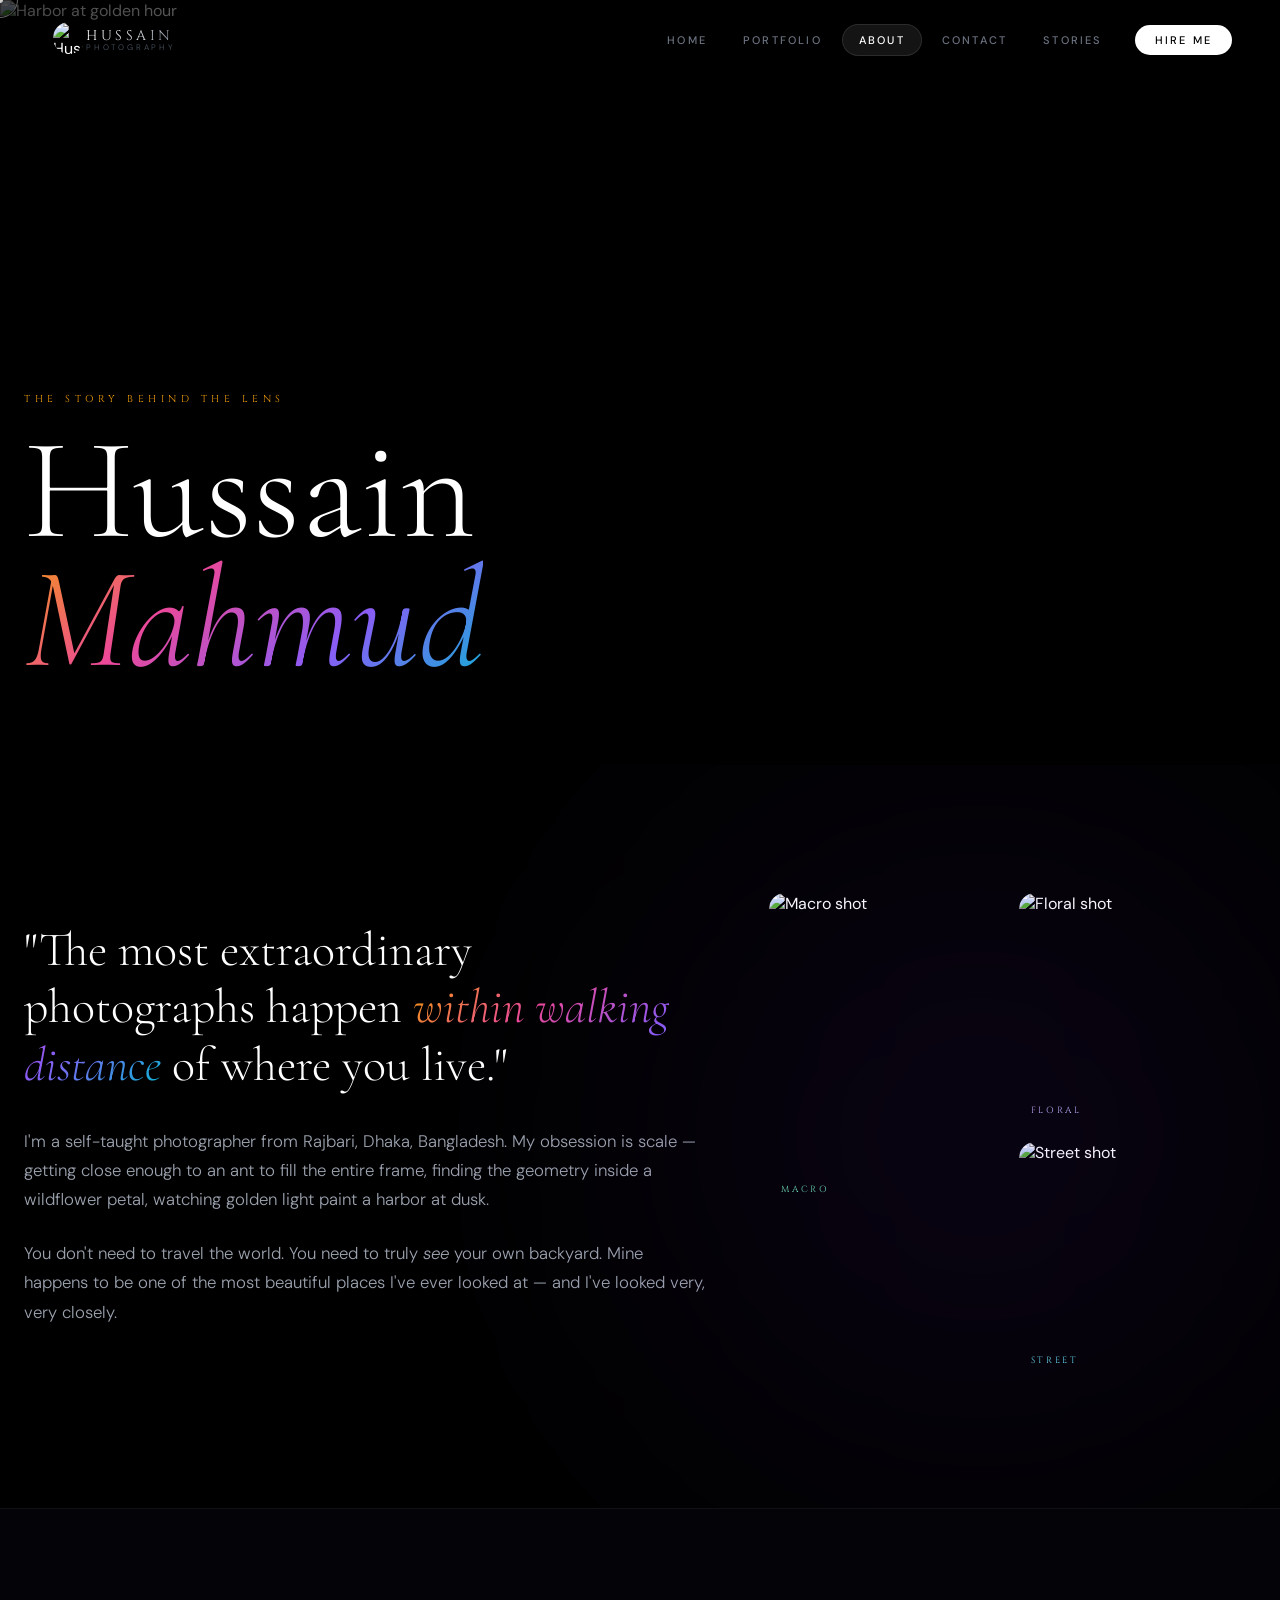
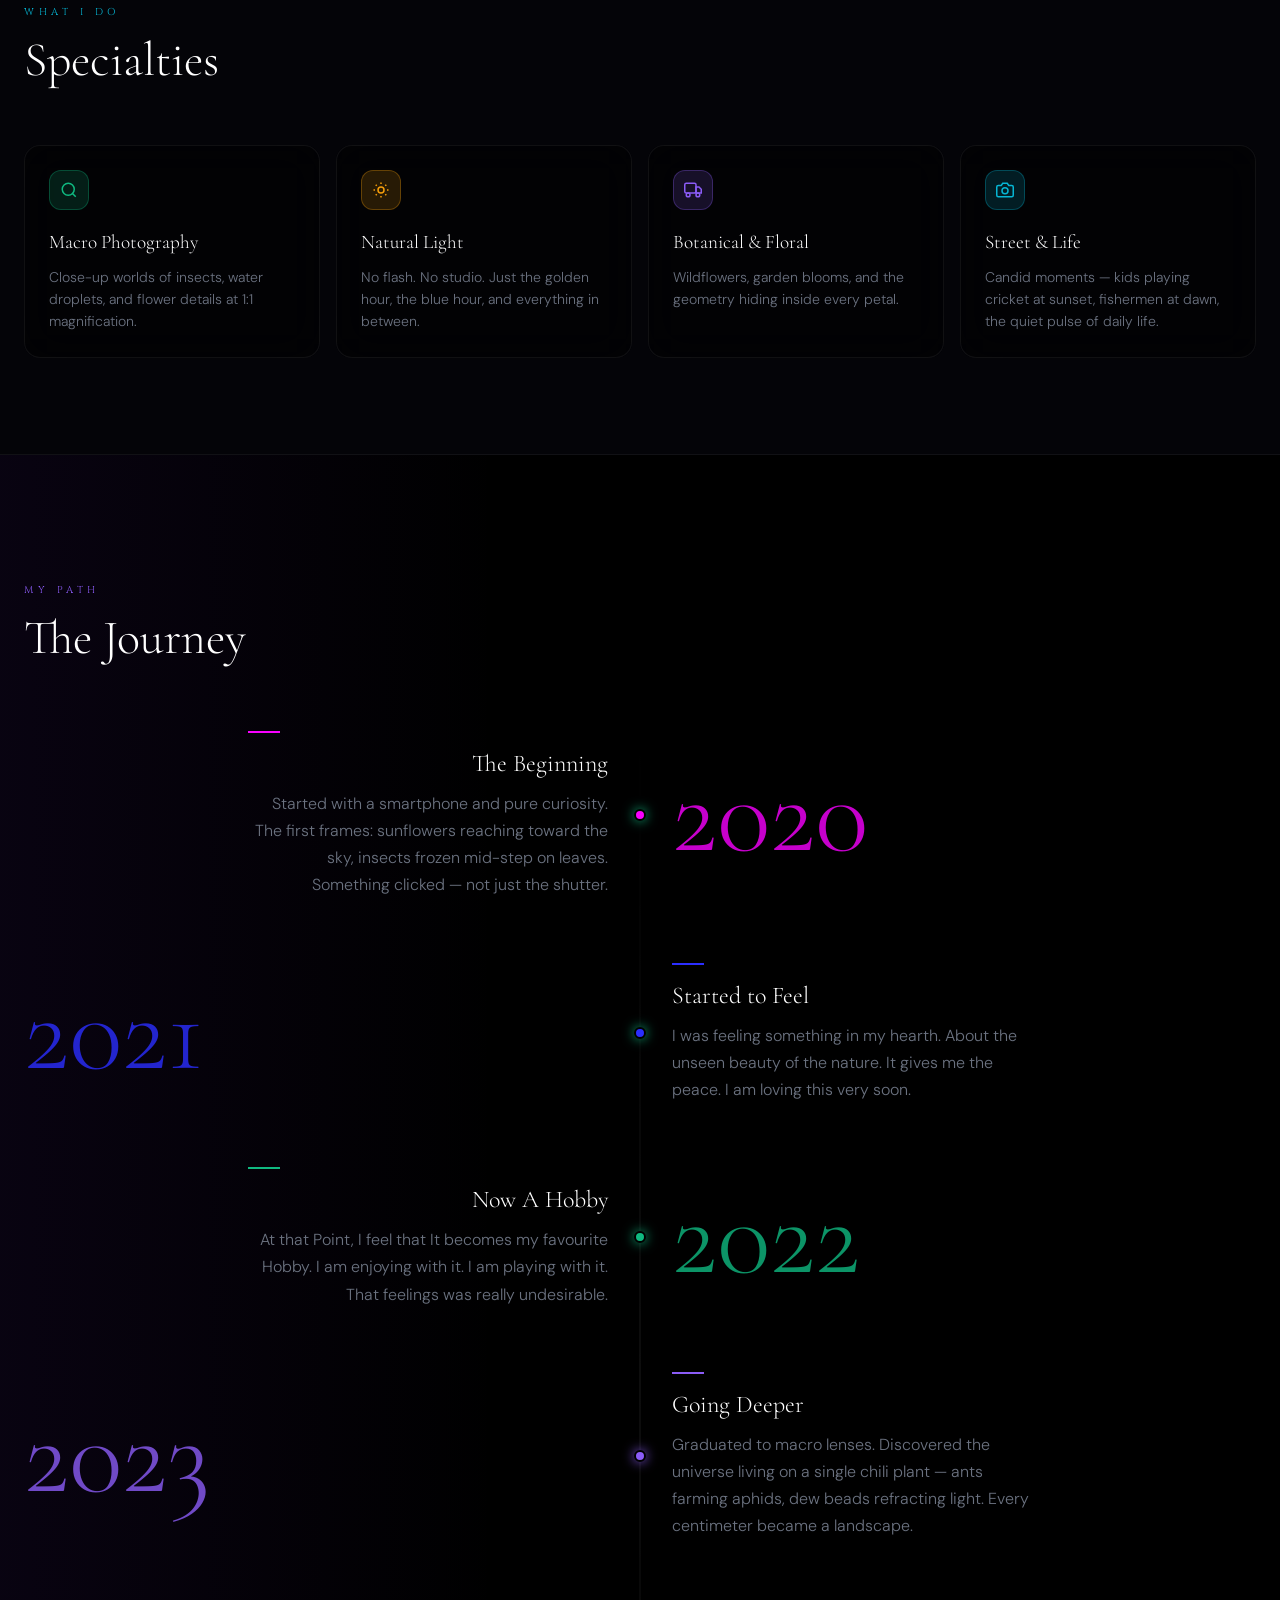
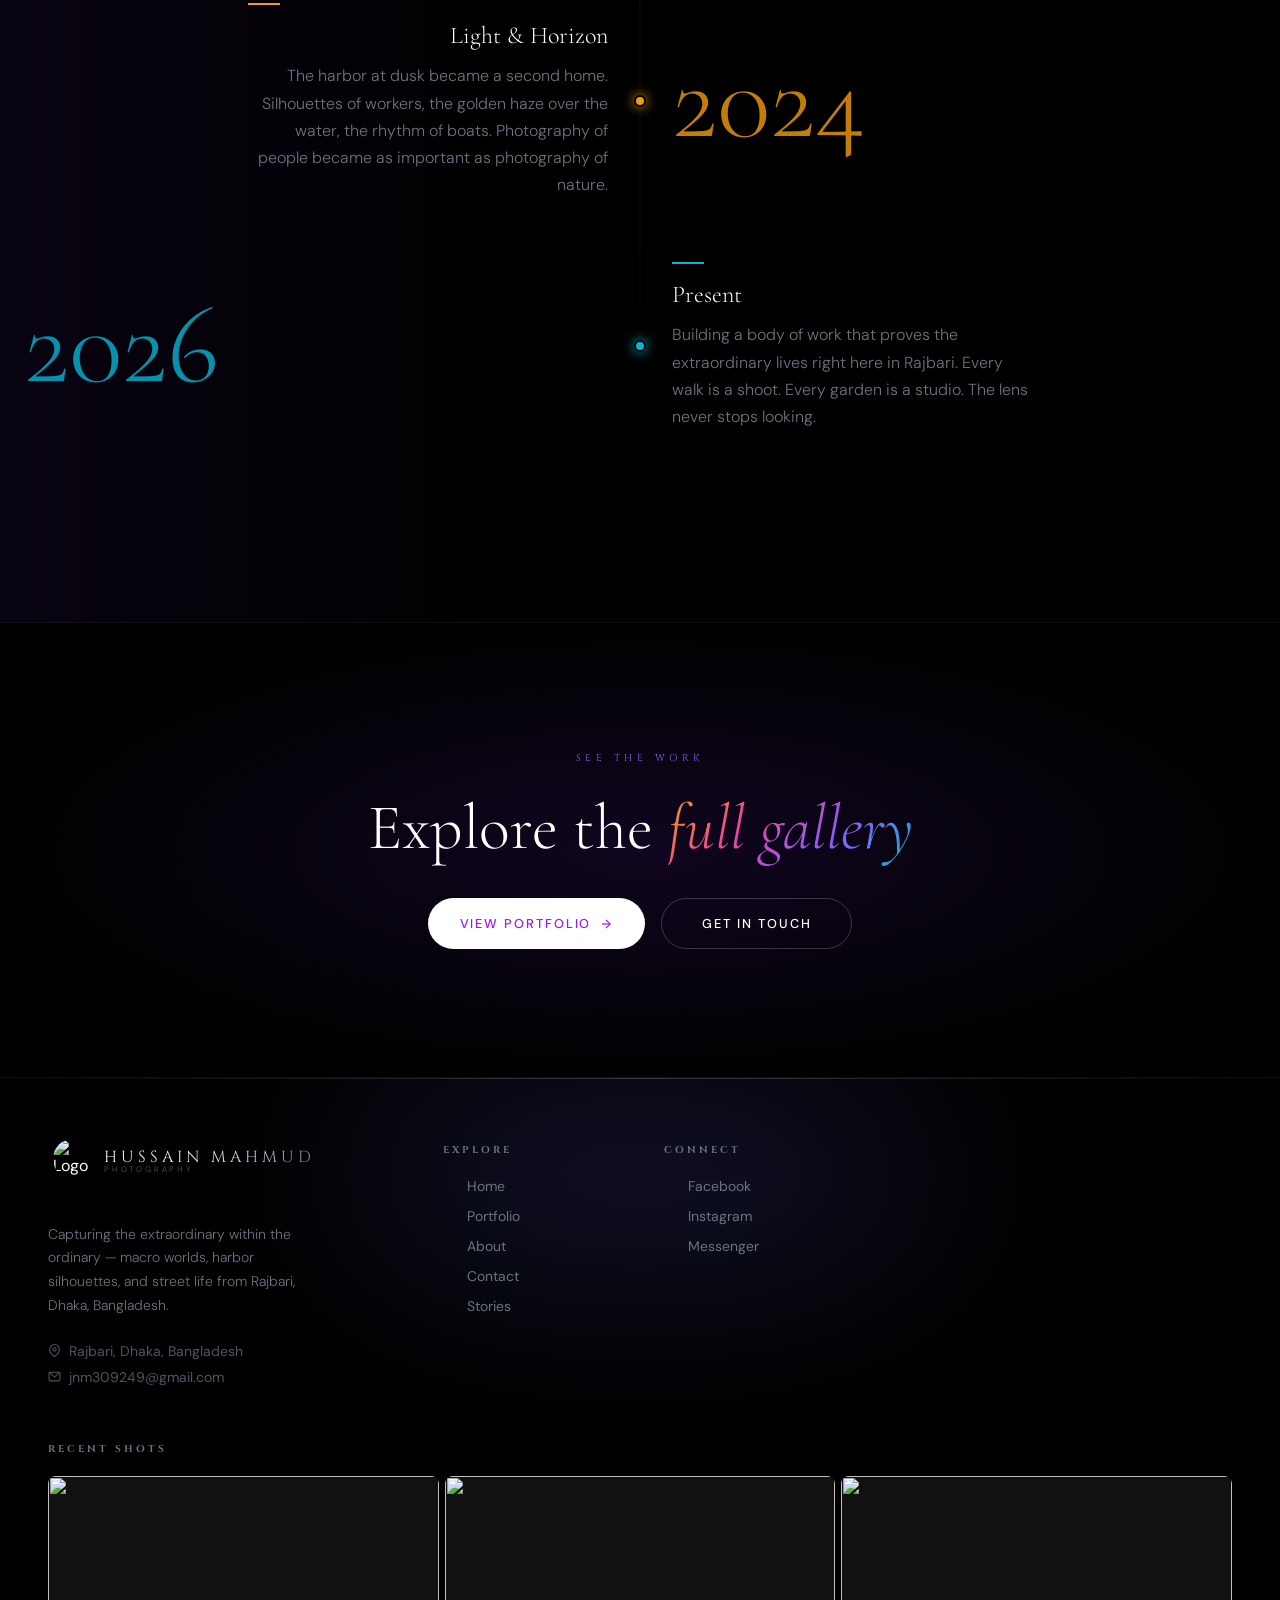
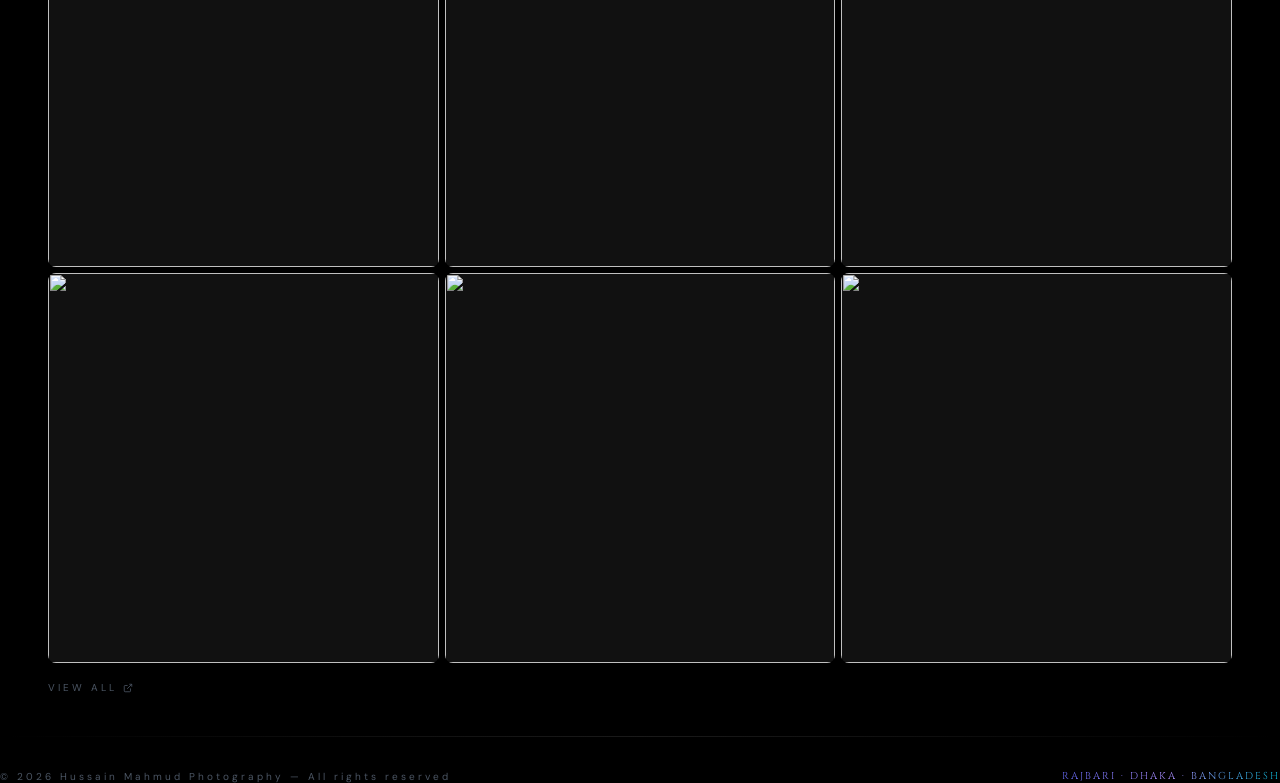
==== commit aeeb9a0b: "Update about.html" ====
--- a/about.html
+++ b/about.html
@@ -270,7 +270,7 @@
     <div class="footer-grid">
       <div>
         <a href="index.html" class="logo" style="margin-bottom:20px;display:inline-flex">
-          <div class="logo-img-wrap"><img src="logo_1776338153641.png" alt="Logo" class="logo-img" style="width:48px;height:48px" /></div>
+          <div class="logo-img-wrap"><img src="photographer.png" alt="Logo" class="logo-img" style="width:40px;height:40px;margin-right:10px" /></div>
           <div class="logo-text"><span class="logo-name" style="font-size:1rem">Hussain Mahmud</span><span class="logo-sub">Photography</span></div>
         </a>
         <p class="footer-brand-desc">Capturing the extraordinary within the ordinary — macro worlds, harbor silhouettes, and street life from Rajbari, Dhaka, Bangladesh.</p>
